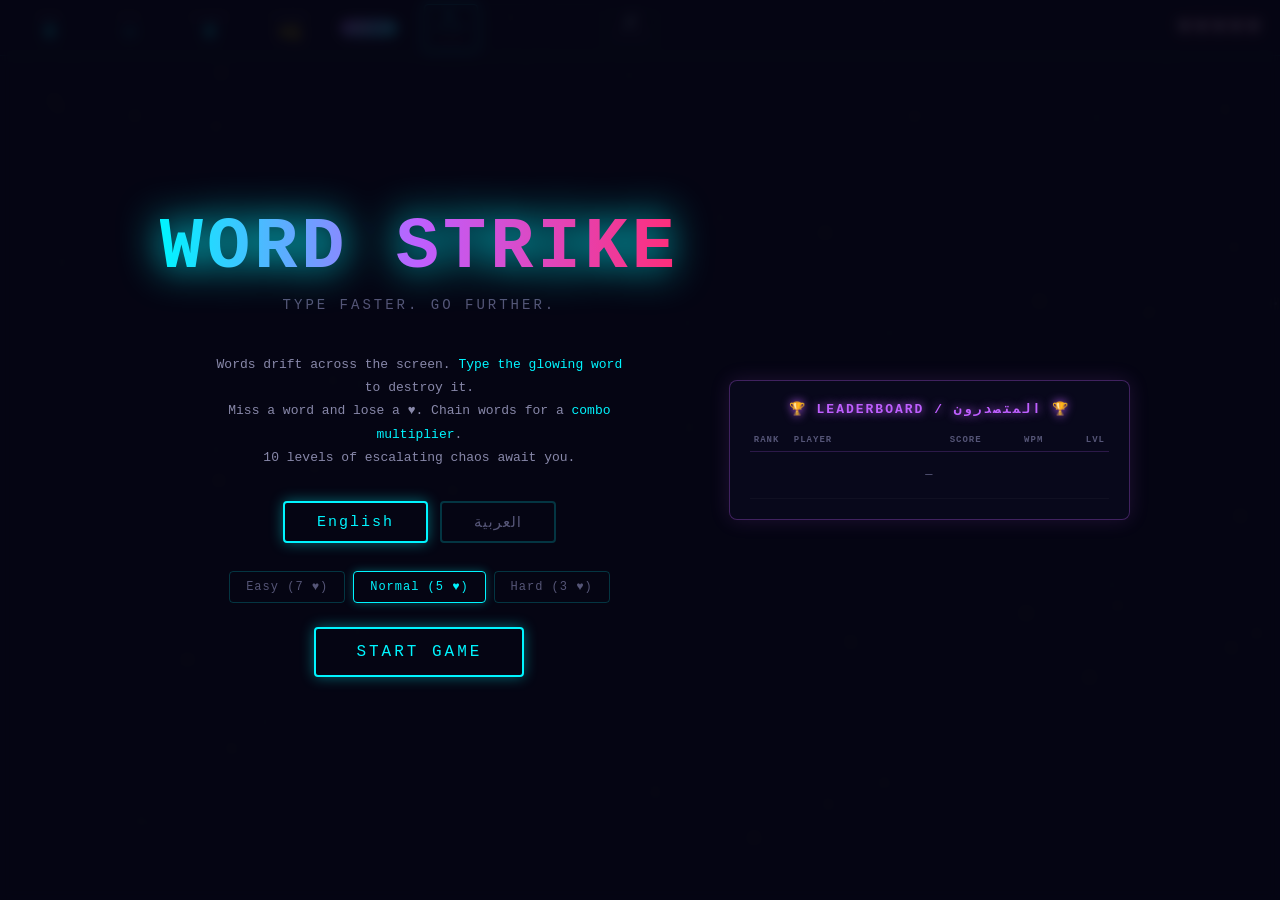
==== typing-game.html @ 7fb15fbd "feat: add power-ups, leaderboard, settings; fix tiles spawning behind keyboard - Power-up words (fre" ====
<!DOCTYPE html>
<html lang="en">
<head>
<meta charset="UTF-8">
<meta name="viewport" content="width=device-width, initial-scale=1.0">
<title>Word Strike — Type Faster</title>
<style>
  *, *::before, *::after { box-sizing: border-box; margin: 0; padding: 0; }

  :root {
    --neon-cyan: #00f5ff;
    --neon-green: #39ff14;
    --neon-pink: #ff2d78;
    --neon-yellow: #ffe600;
    --neon-purple: #bf5fff;
    --bg: #060610;
    --hud-bg: rgba(6,6,20,0.85);
    --tile-bg: rgba(10,10,40,0.92);
    --text: #e8e8ff;
    --dim: #555577;
  }

  html, body {
    width: 100%; height: 100%;
    background: var(--bg);
    color: var(--text);
    font-family: 'Courier New', Courier, monospace;
    overflow: hidden;
    user-select: none;
  }

  canvas {
    position: fixed;
    top: 0; left: 0;
    width: 100%; height: 100%;
    pointer-events: none;
    z-index: 0;
  }

  /* ── HUD ── */
  #hud {
    position: fixed;
    top: 0; left: 0; right: 0;
    height: 56px;
    background: var(--hud-bg);
    border-bottom: 1px solid rgba(0,245,255,0.2);
    display: flex;
    align-items: center;
    padding: 0 20px;
    gap: 20px;
    z-index: 10;
    backdrop-filter: blur(4px);
  }

  .stat {
    display: flex;
    flex-direction: column;
    align-items: center;
    min-width: 60px;
  }
  .stat-label {
    font-size: 9px;
    letter-spacing: 2px;
    color: var(--dim);
    text-transform: uppercase;
  }
  .stat-value {
    font-size: 18px;
    font-weight: bold;
    line-height: 1.1;
    color: var(--neon-cyan);
    text-shadow: 0 0 8px var(--neon-cyan);
  }

  #combo-display {
    font-size: 18px;
    font-weight: bold;
    color: var(--neon-yellow);
    text-shadow: 0 0 10px var(--neon-yellow);
    transition: transform 0.1s;
  }
  #combo-display.pop { transform: scale(1.4); }

  #hearts {
    display: flex;
    gap: 4px;
    margin-left: auto;
  }
  .heart {
    font-size: 22px;
    transition: all 0.3s;
    filter: drop-shadow(0 0 6px #ff2d78);
  }
  .heart.lost {
    opacity: 0.15;
    filter: none;
    transform: scale(0.8);
  }

  #level-badge {
    background: linear-gradient(135deg, var(--neon-purple), var(--neon-cyan));
    color: #fff;
    font-size: 11px;
    font-weight: bold;
    padding: 3px 10px;
    border-radius: 20px;
    letter-spacing: 1px;
  }

  /* ── GAME AREA ── */
  #game-area {
    position: fixed;
    top: 56px; left: 0; right: 0; bottom: 0;
    z-index: 5;
    pointer-events: none;
  }

  /* ── WORD TILES ── */
  .word-tile {
    position: absolute;
    background: var(--tile-bg);
    border: 1px solid rgba(0,245,255,0.25);
    border-radius: 8px;
    padding: 8px 14px;
    font-size: 20px;
    font-weight: bold;
    letter-spacing: 2px;
    white-space: nowrap;
    pointer-events: none;
    transition: border-color 0.15s, box-shadow 0.15s;
    backdrop-filter: blur(2px);
    contain: layout style paint;
  }
  .word-tile.active {
    border-color: var(--neon-cyan);
    box-shadow: 0 0 14px rgba(0,245,255,0.5), inset 0 0 8px rgba(0,245,255,0.08);
  }
  .word-tile.wrong-flash {
    border-color: var(--neon-pink);
    box-shadow: 0 0 18px rgba(255,45,120,0.7);
  }

  .char { color: var(--dim); }
  .char.typed { color: var(--neon-green); text-shadow: 0 0 6px var(--neon-green); }
  .char.error { color: var(--neon-pink); text-shadow: 0 0 6px var(--neon-pink); }

  /* ── OVERLAYS ── */
  #overlay {
    position: fixed;
    inset: 0;
    background: rgba(6,6,20,0.88);
    display: flex;
    flex-direction: column;
    align-items: center;
    justify-content: center;
    z-index: 20;
    backdrop-filter: blur(6px);
  }
  #overlay.hidden { display: none; }

  .overlay-title {
    font-size: clamp(36px, 6vw, 72px);
    font-weight: bold;
    letter-spacing: 4px;
    text-transform: uppercase;
    background: linear-gradient(90deg, var(--neon-cyan), var(--neon-purple), var(--neon-pink));
    -webkit-background-clip: text;
    -webkit-text-fill-color: transparent;
    background-clip: text;
    text-shadow: none;
    filter: drop-shadow(0 0 20px var(--neon-cyan));
    margin-bottom: 8px;
  }

  .overlay-sub {
    font-size: 14px;
    letter-spacing: 3px;
    color: var(--dim);
    margin-bottom: 40px;
    text-transform: uppercase;
  }

  .big-btn {
    background: transparent;
    border: 2px solid var(--neon-cyan);
    color: var(--neon-cyan);
    font-family: inherit;
    font-size: 16px;
    letter-spacing: 3px;
    padding: 14px 40px;
    border-radius: 4px;
    cursor: pointer;
    text-transform: uppercase;
    box-shadow: 0 0 14px rgba(0,245,255,0.4);
    transition: all 0.2s;
    pointer-events: all;
  }
  .big-btn:hover {
    background: rgba(0,245,255,0.1);
    box-shadow: 0 0 28px rgba(0,245,255,0.7);
    transform: scale(1.04);
  }

  .stat-grid {
    display: grid;
    grid-template-columns: 1fr 1fr;
    gap: 16px 32px;
    margin: 24px 0 32px;
    text-align: center;
  }
  .sg-label { font-size: 10px; letter-spacing: 2px; color: var(--dim); text-transform: uppercase; }
  .sg-val { font-size: 28px; font-weight: bold; color: var(--neon-cyan); text-shadow: 0 0 10px var(--neon-cyan); }

  /* ── LEADERBOARD & RECORD FORM ── */
  #overlay-wrapper {
    display: flex;
    gap: 40px;
    align-items: center;
    justify-content: center;
    max-width: 1000px;
    width: 95%;
    padding: 10px;
  }
  #main-overlay-panel {
    display: flex;
    flex-direction: column;
    align-items: center;
    flex: 1.2;
    width: 100%;
  }
  #leaderboard-container {
    flex: 0.8;
    max-width: 420px;
    width: 100%;
    background: rgba(10,10,30,0.85);
    border: 1px solid rgba(191,95,255,0.3);
    border-radius: 8px;
    padding: 20px;
    box-shadow: 0 0 20px rgba(191,95,255,0.15);
    backdrop-filter: blur(4px);
  }
  .leaderboard-title {
    font-size: 13px;
    font-weight: bold;
    color: var(--neon-purple);
    text-shadow: 0 0 10px var(--neon-purple);
    text-align: center;
    letter-spacing: 2px;
    margin-bottom: 12px;
    text-transform: uppercase;
  }
  .leaderboard-table {
    width: 100%;
    border-collapse: collapse;
    font-size: 12px;
    letter-spacing: 1px;
  }
  .leaderboard-table th {
    color: var(--dim);
    text-transform: uppercase;
    font-size: 9px;
    padding: 6px 4px;
    border-bottom: 1px solid rgba(191,95,255,0.2);
    text-align: left;
  }
  .leaderboard-table td {
    padding: 8px 4px;
    border-bottom: 1px solid rgba(255,255,255,0.03);
    color: var(--text);
  }
  .leaderboard-row.highlight {
    background: rgba(0, 245, 255, 0.08);
  }
  .leaderboard-row.highlight td {
    color: var(--neon-cyan);
    text-shadow: 0 0 6px var(--neon-cyan);
  }
  .leaderboard-table tr:nth-child(even) {
    background: rgba(255,255,255,0.01);
  }
  .leaderboard-rank { font-weight: bold; color: var(--neon-yellow); text-shadow: 0 0 4px var(--neon-yellow); width: 30px; }
  .leaderboard-name { font-weight: bold; }
  .leaderboard-score { text-align: right; font-weight: bold; color: var(--neon-green); }
  .leaderboard-wpm { text-align: right; color: var(--neon-cyan); }
  .leaderboard-lvl { text-align: right; color: var(--neon-purple); }

  #record-form {
    display: flex;
    flex-direction: column;
    align-items: center;
    background: rgba(10,10,30,0.95);
    border: 2px solid var(--neon-yellow);
    box-shadow: 0 0 25px rgba(255, 230, 0, 0.4);
    border-radius: 8px;
    padding: 20px;
    margin: 16px 0;
    max-width: 420px;
    width: 100%;
    animation: borderPulse 2s infinite alternate;
  }
  #record-form.hidden { display: none; }
  @keyframes borderPulse {
    0% { border-color: rgba(255, 230, 0, 0.4); box-shadow: 0 0 15px rgba(255, 230, 0, 0.2); }
    100% { border-color: var(--neon-yellow); box-shadow: 0 0 30px rgba(255, 230, 0, 0.6); }
  }
  .record-title {
    font-size: 16px;
    font-weight: bold;
    color: var(--neon-yellow);
    text-shadow: 0 0 10px var(--neon-yellow);
    margin-bottom: 6px;
    text-align: center;
    letter-spacing: 1px;
  }
  .record-sub {
    font-size: 12px;
    color: var(--text);
    margin-bottom: 12px;
    text-align: center;
  }
  #player-name-input {
    background: #060610;
    border: 1px solid var(--neon-cyan);
    color: var(--neon-cyan);
    font-family: inherit;
    font-size: 16px;
    letter-spacing: 2px;
    padding: 8px 12px;
    border-radius: 4px;
    outline: none;
    text-transform: uppercase;
    text-align: center;
    width: 150px;
    box-shadow: 0 0 10px rgba(0, 245, 255, 0.15);
  }
  #player-name-input:focus {
    box-shadow: 0 0 20px rgba(0, 245, 255, 0.5);
    border-color: var(--neon-green);
    color: var(--neon-green);
  }

  @media (max-width: 850px) {
    #overlay-wrapper {
      flex-direction: column;
      gap: 20px;
      overflow-y: auto;
      max-height: 95vh;
    }
    #leaderboard-container {
      max-width: 1000px;
    }
  }

  /* level-up splash */
  #level-splash {
    position: fixed;
    top: 50%;
    left: 50%;
    transform: translate(-50%, -50%) scale(0);
    background: rgba(6,6,20,0.92);
    border: 2px solid var(--neon-purple);
    box-shadow: 0 0 40px rgba(191,95,255,0.6);
    border-radius: 12px;
    padding: 24px 48px;
    z-index: 25;
    text-align: center;
    transition: transform 0.25s cubic-bezier(0.34,1.56,0.64,1), opacity 0.25s;
    opacity: 0;
    pointer-events: none;
  }
  #level-splash.show {
    transform: translate(-50%, -50%) scale(1);
    opacity: 1;
  }
  #level-splash h2 {
    font-size: 32px;
    letter-spacing: 4px;
    color: var(--neon-purple);
    text-shadow: 0 0 16px var(--neon-purple);
    text-transform: uppercase;
  }
  #level-splash p { color: var(--dim); margin-top: 6px; letter-spacing: 2px; font-size: 13px; }

  /* instructions on start screen */
  .instructions {
    max-width: 420px;
    text-align: center;
    margin-bottom: 32px;
    line-height: 1.8;
    color: #8888aa;
    font-size: 13px;
  }
  .instructions span { color: var(--neon-cyan); }

  #high-score-line {
    margin-top: 16px;
    font-size: 12px;
    color: var(--dim);
    letter-spacing: 2px;
  }

  /* ── MENU CONTROLS ── */
  #menu-controls {
    display: flex;
    gap: 6px;
    align-items: center;
    margin: 0 6px;
  }

  .menu-btn {
    display: flex;
    flex-direction: column;
    align-items: center;
    background: transparent;
    border: 1px solid rgba(0,245,255,0.18);
    color: var(--dim);
    font-family: inherit;
    font-size: 9px;
    letter-spacing: 1px;
    padding: 4px 10px;
    border-radius: 4px;
    cursor: pointer;
    transition: all 0.15s;
    min-width: 52px;
    text-transform: uppercase;
    line-height: 1.3;
    gap: 1px;
  }
  .menu-btn .menu-icon { font-size: 13px; line-height: 1; }
  .menu-btn .menu-key {
    font-size: 8px;
    color: rgba(85,85,119,0.6);
    letter-spacing: 0;
  }
  .menu-btn:not(:disabled):hover {
    border-color: var(--neon-cyan);
    color: var(--neon-cyan);
    box-shadow: 0 0 10px rgba(0,245,255,0.35);
  }
  .menu-btn.is-active {
    border-color: var(--neon-cyan);
    color: var(--neon-cyan);
    box-shadow: 0 0 10px rgba(0,245,255,0.4);
  }
  .menu-btn.is-danger:not(:disabled):hover {
    border-color: var(--neon-pink);
    color: var(--neon-pink);
    box-shadow: 0 0 10px rgba(255,45,120,0.35);
  }
  .menu-btn:disabled {
    opacity: 0.22;
    cursor: not-allowed;
  }

  /* ── PAUSE OVERLAY ── */
  #pause-overlay {
    position: fixed;
    inset: 0;
    background: rgba(6,6,16,0.65);
    display: flex;
    align-items: center;
    justify-content: center;
    z-index: 15;
    backdrop-filter: blur(3px);
  }
  #pause-overlay.hidden { display: none; }

  #pause-card {
    background: rgba(8,8,32,0.97);
    border: 2px solid var(--neon-cyan);
    box-shadow: 0 0 40px rgba(0,245,255,0.25);
    border-radius: 12px;
    padding: 32px 56px;
    text-align: center;
  }
  #pause-card h2 {
    font-size: 40px;
    letter-spacing: 8px;
    color: var(--neon-cyan);
    text-shadow: 0 0 20px var(--neon-cyan);
    text-transform: uppercase;
    margin-bottom: 8px;
  }
  #pause-card p {
    color: var(--dim);
    letter-spacing: 2px;
    font-size: 12px;
    margin-bottom: 28px;
  }
  .pause-actions { display: flex; gap: 14px; justify-content: center; }
  .big-btn.pink {
    border-color: var(--neon-pink);
    color: var(--neon-pink);
    box-shadow: 0 0 14px rgba(255,45,120,0.35);
  }
  .big-btn.pink:hover {
    background: rgba(255,45,120,0.1);
    box-shadow: 0 0 28px rgba(255,45,120,0.7);
  }

  /* shake */
  @keyframes shake {
    0%,100% { transform: translate(0); }
    20% { transform: translate(-6px, 2px); }
    40% { transform: translate(6px, -2px); }
    60% { transform: translate(-4px, 4px); }
    80% { transform: translate(4px, -2px); }
  }
  body.shake { animation: shake 0.35s ease; }

  /* ── POWER-UPS SPECIAL TILES ── */
  .word-tile.tile-freeze {
    border-color: #00f5ff;
    box-shadow: 0 0 16px #00f5ff, inset 0 0 10px rgba(0, 245, 255, 0.2);
    color: #e6f9ff;
  }
  .word-tile.tile-bomb {
    border-color: var(--neon-purple);
    box-shadow: 0 0 16px var(--neon-purple), inset 0 0 10px rgba(191,95,255, 0.2);
    color: #ffe6ff;
  }
  .word-tile.tile-shield {
    border-color: var(--neon-yellow);
    box-shadow: 0 0 16px var(--neon-yellow), inset 0 0 10px rgba(255, 230, 0, 0.2);
    color: #fff9e6;
  }
  #game-area.frost-active {
    box-shadow: inset 0 0 80px rgba(0, 245, 255, 0.25);
    transition: box-shadow 0.4s;
  }
  .powerup-icon {
    font-size: 14px;
    margin-right: 3px;
    filter: drop-shadow(0 0 6px rgba(0, 245, 255, 0.6));
  }
  #start-btn.hidden { display: none; }

  /* ── MOBILE INPUT (hidden; keeps focus to show virtual keyboard) ── */
  #mobile-input {
    position: fixed;
    top: 0;
    left: 0;
    width: 1px;
    height: 1px;
    opacity: 0;
    z-index: 1;
    font-size: 16px; /* prevents iOS auto-zoom on focus */
    border: none;
    background: transparent;
    color: transparent;
    outline: none;
    caret-color: transparent;
    user-select: text;
    -webkit-user-select: text;
  }

  /* ── TAP TO TYPE HINT ── */
  #tap-hint {
    position: fixed;
    bottom: 20px;
    left: 50%;
    transform: translateX(-50%);
    font-size: 11px;
    letter-spacing: 2px;
    color: rgba(0,245,255,0.7);
    text-transform: uppercase;
    z-index: 6;
    display: none;
    pointer-events: auto;
    cursor: pointer;
    padding: 10px 22px;
    border: 1px solid rgba(0,245,255,0.3);
    border-radius: 20px;
    background: rgba(6,6,20,0.88);
    white-space: nowrap;
    animation: tapPulse 2s ease-in-out infinite;
    touch-action: manipulation;
    font-family: inherit;
  }
  @keyframes tapPulse {
    0%, 100% { opacity: 0.5; }
    50% { opacity: 1; }
  }

  /* remove 300ms tap delay on all interactive elements */
  .big-btn, .menu-btn { touch-action: manipulation; }

  #hearts { flex-shrink: 0; }
  #level-badge { white-space: nowrap; flex-shrink: 0; }

  /* ── RESPONSIVE — compact HUD for phones ── */
  @media (max-width: 520px) {
    #hud {
      height: 44px;
      padding: 0 10px;
      gap: 6px;
    }
    #game-area { top: 44px; }

    .stat { min-width: 36px; }
    .stat-label { display: none; }
    .stat-value { font-size: 13px; }

    /* hide Accuracy and Combo to make room */
    #stat-acc, #stat-combo { display: none; }

    #level-badge { font-size: 9px; padding: 2px 7px; }

    #menu-controls { gap: 3px; margin: 0 2px; }
    .menu-btn { min-width: 30px; padding: 5px 7px; }
    .menu-btn .menu-icon { font-size: 15px; }
    .menu-btn .menu-label { display: none; }
    .menu-btn .menu-key  { display: none; }

    .heart { font-size: 15px; }
    #hearts { gap: 2px; }

    .word-tile {
      font-size: 16px;
      padding: 6px 10px;
      letter-spacing: 1px;
      border-radius: 6px;
    }

    #pause-card {
      padding: 24px 28px;
      margin: 0 16px;
      width: calc(100% - 32px);
    }
    #pause-card h2 { font-size: 28px; letter-spacing: 4px; }
    .pause-actions { flex-direction: column; gap: 10px; align-items: center; }

    #level-splash { padding: 18px 28px; }
    #level-splash h2 { font-size: 24px; letter-spacing: 3px; }

    .instructions { font-size: 12px; max-width: 90%; margin-bottom: 16px; }
    .overlay-sub { margin-bottom: 16px; font-size: 12px; }
    .big-btn { padding: 12px 30px; font-size: 14px; }
    #lang-selector { gap: 8px; margin-bottom: 20px; }
    .lang-btn { padding: 8px 20px; font-size: 13px; }
  }

  /* ── ARABIC WORD TILES ── */
  .word-tile.arabic {
    direction: rtl;
    letter-spacing: 0;
    font-family: system-ui, -apple-system, 'Segoe UI', Tahoma, Arial, sans-serif;
  }

  /* ── LANGUAGE SELECTOR (start / game-over overlay) ── */
  #lang-selector {
    display: flex;
    gap: 12px;
    margin-bottom: 28px;
  }
  .lang-btn {
    background: transparent;
    border: 2px solid rgba(0,245,255,0.2);
    color: var(--dim);
    font-family: inherit;
    font-size: 15px;
    letter-spacing: 2px;
    padding: 10px 32px;
    border-radius: 4px;
    cursor: pointer;
    transition: all 0.2s;
    touch-action: manipulation;
  }
  .lang-btn[data-lang="ar"] {
    font-family: system-ui, -apple-system, 'Segoe UI', Tahoma, Arial, sans-serif;
    letter-spacing: 1px;
  }
  .lang-btn.active {
    border-color: var(--neon-cyan);
    color: var(--neon-cyan);
    box-shadow: 0 0 14px rgba(0,245,255,0.4);
  }
  .lang-btn:not(.active):hover {
    border-color: rgba(0,245,255,0.4);
    color: var(--text);
  }

  .diff-selector {
    display: flex;
    gap: 8px;
    margin-bottom: 24px;
  }
  .diff-btn {
    background: transparent;
    border: 1px solid rgba(0,245,255,0.2);
    color: var(--dim);
    font-family: inherit;
    font-size: 12px;
    letter-spacing: 1px;
    padding: 8px 16px;
    border-radius: 4px;
    cursor: pointer;
    transition: all 0.2s;
    touch-action: manipulation;
  }
  .diff-btn.active {
    border-color: var(--neon-cyan);
    color: var(--neon-cyan);
    box-shadow: 0 0 10px rgba(0,245,255,0.3);
  }

  /* ── OVERLAY RTL (Arabic mode) ── */
  #overlay.rtl {
    direction: rtl;
  }
  #overlay.rtl .instructions {
    font-family: system-ui, -apple-system, 'Segoe UI', Tahoma, Arial, sans-serif;
    line-height: 2;
  }

  /* ── ON-SCREEN KEYBOARD (desktop only, shown during gameplay) ── */
  #keyboard-panel {
    position: fixed;
    bottom: 0; left: 0; right: 0;
    height: 160px;
    background: rgba(6,6,20,0.94);
    border-top: 1px solid rgba(0,245,255,0.12);
    display: none;
    flex-direction: column;
    align-items: center;
    justify-content: center;
    gap: 4px;
    padding: 8px 0 10px;
    z-index: 8;
    backdrop-filter: blur(4px);
  }

  body.kbd-visible #keyboard-panel { display: flex; }
  body.kbd-visible #game-area      { bottom: 160px; }

  @media (max-width: 520px) {
    #keyboard-panel { display: none !important; }
    body.kbd-visible #game-area { bottom: 0; }
  }

  .kb-row {
    display: flex;
    gap: 3px;
  }

  .kb-key {
    display: flex;
    align-items: center;
    justify-content: center;
    min-width: 32px;
    height: 30px;
    padding: 0 5px;
    background: rgba(255,255,255,0.03);
    border: 1px solid rgba(255,255,255,0.07);
    border-radius: 4px;
    font-family: 'Courier New', Courier, monospace;
    font-size: 12px;
    color: var(--dim);
    transition: border-color 0.08s, color 0.08s, box-shadow 0.08s, transform 0.08s;
    user-select: none;
  }

  /* each finger group gets its own neon color via --kc */
  .kb-key[data-finger="pinky"]  { --kc: var(--neon-pink);   }
  .kb-key[data-finger="ring"]   { --kc: var(--neon-purple); }
  .kb-key[data-finger="middle"] { --kc: var(--neon-cyan);   }
  .kb-key[data-finger="index"]  { --kc: var(--neon-green);  }

  .kb-key.lit {
    border-color: var(--kc);
    color: var(--kc);
    box-shadow: 0 0 12px var(--kc);
    transform: scale(1.12);
    background: rgba(0,0,0,0.15);
  }

  /* Arabic keyboard font */
  #keyboard-panel.arabic .kb-key {
    font-family: system-ui, -apple-system, 'Segoe UI', Tahoma, Arial, sans-serif;
    font-size: 13px;
  }

  /* ── SVG HAND VISUALIZATION ── */
  #hand-svg {
    position: absolute;
    inset: 0;
    width: 100%;
    height: 100%;
    pointer-events: none;
    z-index: 7;
  }

  @media (max-width: 520px) {
    #hand-svg { display: none; }
  }

  .hand { }
  .finger { }

  .finger-outline {
    stroke: rgba(0,245,255,0.4);
    stroke-width: 1.5;
    stroke-linecap: round;
    stroke-linejoin: round;
    fill: none;
    opacity: 0.6;
    transition: stroke 0.08s, fill 0.08s, opacity 0.08s, filter 0.08s;
  }

  /* Color mapping by finger */
  .finger[data-finger="pinky"] { --kc: var(--neon-pink); }
  .finger[data-finger="ring"] { --kc: var(--neon-purple); }
  .finger[data-finger="middle"] { --kc: var(--neon-cyan); }
  .finger[data-finger="index"] { --kc: var(--neon-green); }
  .finger[data-finger="thumb"] { --kc: var(--neon-cyan); }

  .finger.active .finger-outline {
    stroke: var(--kc);
    stroke-width: 2;
    fill: var(--kc);
    opacity: 0.3;
    filter: drop-shadow(0 0 8px var(--kc));
  }

  .palm-outline {
    stroke: rgba(0,245,255,0.35);
    stroke-width: 1.5;
    fill: rgba(0,245,255,0.04);
  }
</style>
</head>
<body>

<canvas id="bg-canvas"></canvas>
<canvas id="fx-canvas"></canvas>

<!-- Hidden input to trigger mobile virtual keyboard -->
<input id="mobile-input" type="text"
  autocomplete="off" autocorrect="off" autocapitalize="off"
  spellcheck="false" inputmode="text">

<div id="hud">
  <div class="stat" id="stat-wpm">
    <span class="stat-label">WPM</span>
    <span class="stat-value" id="wpm-val">0</span>
  </div>
  <div class="stat" id="stat-acc">
    <span class="stat-label">Acc</span>
    <span class="stat-value" id="acc-val">—</span>
  </div>
  <div class="stat" id="stat-score">
    <span class="stat-label">Score</span>
    <span class="stat-value" id="score-val">0</span>
  </div>
  <div class="stat" id="stat-combo">
    <span class="stat-label">Combo</span>
    <span id="combo-display">×1</span>
  </div>
  <div id="level-badge">LVL 1</div>

  <div id="menu-controls">
    <button class="menu-btn is-active" id="btn-start">
      <span class="menu-icon">▶</span>
      <span class="menu-label">Start</span>
      <span class="menu-key">Enter</span>
    </button>
    <button class="menu-btn" id="btn-stop" disabled>
      <span class="menu-icon">⏸</span>
      <span class="menu-label">Pause</span>
      <span class="menu-key">Esc</span>
    </button>
    <button class="menu-btn is-danger" id="btn-reset" disabled>
      <span class="menu-icon">↺</span>
      <span class="menu-label">Reset</span>
      <span class="menu-key">R</span>
    </button>
    <button class="menu-btn" id="btn-mute" title="Mute / Unmute">
      <span class="menu-icon">🔊</span>
      <span class="menu-label">Sound</span>
    </button>
  </div>

  <div id="hearts" style="margin-left:auto">
    <span class="heart">♥</span>
    <span class="heart">♥</span>
    <span class="heart">♥</span>
    <span class="heart">♥</span>
    <span class="heart">♥</span>
  </div>
</div>

<div id="game-area"></div>

<div id="pause-overlay" class="hidden">
  <div id="pause-card">
    <h2>Paused</h2>
    <p>Words are frozen — pick up where you left off</p>
    <div class="pause-actions">
      <button class="big-btn" id="resume-btn">▶ Resume <small style="opacity:.6">[Enter]</small></button>
      <button class="big-btn pink" id="reset-from-pause-btn">↺ Reset <small style="opacity:.6">[R]</small></button>
    </div>
  </div>
</div>

<div id="level-splash">
  <h2 id="splash-title">Level Up!</h2>
  <p id="splash-sub">Level 2 — Speed increases</p>
</div>

<div id="overlay">
  <div id="overlay-wrapper">
    <div id="main-overlay-panel">
      <div class="overlay-title">Word Strike</div>
      <div class="overlay-sub">Type Faster. Go Further.</div>
      <div class="instructions">
        Words drift across the screen. <span>Type the glowing word</span> to destroy it.<br>
        Miss a word and lose a ♥. Chain words for a <span>combo multiplier</span>.<br>
        10 levels of escalating chaos await you.
      </div>
      <div id="lang-selector">
        <button class="lang-btn active" data-lang="en">English</button>
        <button class="lang-btn" data-lang="ar">العربية</button>
      </div>
      <div class="diff-selector" id="diff-selector">
        <button class="diff-btn" data-hp="7">Easy (7 ♥)</button>
        <button class="diff-btn active" data-hp="5">Normal (5 ♥)</button>
        <button class="diff-btn" data-hp="3">Hard (3 ♥)</button>
      </div>

      <!-- Neon Record Submission Form -->
      <div id="record-form" class="hidden">
        <div class="record-title">🎉 NEW HIGH SCORE! 🎉</div>
        <div class="record-sub">Enter name to join Leaderboard / أدخل اسمك:</div>
        <div style="display:flex; gap:10px; justify-content:center; align-items:center;">
          <input type="text" id="player-name-input" maxlength="8" placeholder="PLAYER">
          <button class="big-btn" id="submit-record-btn" style="padding: 10px 20px; font-size: 14px;">Save</button>
        </div>
      </div>

      <button class="big-btn" id="start-btn">Start Game</button>
      <div id="high-score-line"></div>
    </div>

    <!-- Leaderboard Sidebar -->
    <div id="leaderboard-container">
      <div class="leaderboard-title">🏆 LEADERBOARD / المتصدرون 🏆</div>
      <table class="leaderboard-table">
        <thead>
          <tr>
            <th style="width: 40px;">Rank</th>
            <th>Player</th>
            <th style="text-align: right;">Score</th>
            <th style="text-align: right;">WPM</th>
            <th style="text-align: right;">Lvl</th>
          </tr>
        </thead>
        <tbody id="leaderboard-body">
          <!-- Populated dynamically -->
        </tbody>
      </table>
    </div>
  </div>
</div>

<div id="tap-hint">⌨ Tap to type</div>

<!-- On-screen keyboard: desktop only, visible during active gameplay -->
<div id="keyboard-panel">
  <svg id="hand-svg" viewBox="0 0 1200 200" xmlns="http://www.w3.org/2000/svg" style="height: 140px;">
    <defs>
      <filter id="finger-glow">
        <feGaussianBlur stdDeviation="2" result="coloredBlur"/>
        <feMerge>
          <feMergeNode in="coloredBlur"/>
          <feMergeNode in="SourceGraphic"/>
        </feMerge>
      </filter>
    </defs>

    <!-- Left hand: pinky (outside) → ring → middle → index (inside), thumb tucked inward near center -->
    <g class="hand" data-hand="left">
      <!-- Palm -->
      <rect x="95" y="138" width="310" height="55" rx="28" class="palm-outline"/>
      <!-- Left Pinky -->
      <g class="finger" data-finger="pinky">
        <path class="finger-outline" d="M116 145 L120 105 A10 10 0 0 1 140 105 L144 145 Z"/>
      </g>
      <!-- Left Ring -->
      <g class="finger" data-finger="ring">
        <path class="finger-outline" d="M175 145 L179 76 A11 11 0 0 1 201 76 L205 145 Z"/>
      </g>
      <!-- Left Middle -->
      <g class="finger" data-finger="middle">
        <path class="finger-outline" d="M234 145 L238 62 A12 12 0 0 1 262 62 L266 145 Z"/>
      </g>
      <!-- Left Index -->
      <g class="finger" data-finger="index">
        <path class="finger-outline" d="M295 145 L299 79 A11 11 0 0 1 321 79 L325 145 Z"/>
      </g>
      <!-- Left Thumb (innermost, angled toward spacebar) -->
      <g class="finger" data-finger="thumb">
        <path class="finger-outline" d="M364 185 L368 152 A12 12 0 0 1 392 152 L396 185 Z" transform="rotate(-25 380 185)"/>
      </g>
    </g>

    <!-- Right hand (mirrored): index (inside) → middle → ring → pinky (outside), thumb tucked inward near center -->
    <g class="hand" data-hand="right">
      <!-- Palm -->
      <rect x="795" y="138" width="310" height="55" rx="28" class="palm-outline"/>
      <!-- Right Index -->
      <g class="finger" data-finger="index">
        <path class="finger-outline" d="M875 145 L879 79 A11 11 0 0 1 901 79 L905 145 Z"/>
      </g>
      <!-- Right Middle -->
      <g class="finger" data-finger="middle">
        <path class="finger-outline" d="M934 145 L938 62 A12 12 0 0 1 962 62 L966 145 Z"/>
      </g>
      <!-- Right Ring -->
      <g class="finger" data-finger="ring">
        <path class="finger-outline" d="M995 145 L999 76 A11 11 0 0 1 1021 76 L1025 145 Z"/>
      </g>
      <!-- Right Pinky -->
      <g class="finger" data-finger="pinky">
        <path class="finger-outline" d="M1056 145 L1060 105 A10 10 0 0 1 1080 105 L1084 145 Z"/>
      </g>
      <!-- Right Thumb (innermost, angled toward spacebar) -->
      <g class="finger" data-finger="thumb">
        <path class="finger-outline" d="M804 185 L808 152 A12 12 0 0 1 832 152 L836 185 Z" transform="rotate(25 820 185)"/>
      </g>
    </g>
  </svg>
</div>

<script>
// ═══════════════════════════════════════════════════
//  WORD LISTS  (5 tiers by difficulty)
// ═══════════════════════════════════════════════════
const WORDS = {
  1: ['at','be','do','go','he','hi','if','in','is','it','me','my','no','of','oh','ok','on','or','so','to','up','us','we'],
  2: ['able','also','back','ball','bank','base','bold','book','burn','busy','calm','care','case','city','code','come','cool','dark','data','days','deal','done','door','drop','each','easy','edge','else','even','ever','fact','fall','fast','feel','file','find','fire','five','flow','form','free','from','full','game','give','good','grow','half','hand','hard','have','here','high','hold','home','hope','hour','idea','into','just','keep','kind','know','land','last','late','left','less','life','like','line','list','live','long','look','love','made','main','make','many','mark','mass','mean','meet','mind','miss','mode','more','most','move','much','must','name','need','next','nice','node','note','null','only','open','over','page','pair','part','pass','past','path','pick','plan','play','plus','port','post','pull','push','read','real','rest','rich','risk','road','role','room','rule','rush','safe','same','save','send','show','side','size','slow','some','sort','stay','step','stop','such','sure','sync','take','talk','task','tell','term','test','text','than','that','then','they','time','tool','tree','true','tune','turn','type','unit','used','user','vary','very','view','wait','want','warn','well','went','when','will','with','word','work','wrap','year','zero','zone'],
  3: ['access','active','actual','always','assert','attach','backup','battle','border','bridge','broken','buffer','bundle','button','cached','called','cancel','change','charge','choose','circle','client','colour','coming','config','corner','create','cursor','custom','danger','define','delete','deploy','detail','detect','direct','driven','effect','enable','encode','energy','engine','escape','export','extend','filter','finger','folder','follow','format','frozen','future','global','growth','handle','happen','header','height','hidden','higher','import','indeed','inject','inputs','insert','inside','intent','launch','layers','layout','leader','length','listen','locate','logger','looked','master','matter','mobile','modern','module','motion','native','needed','nested','normal','notice','number','object','offset','online','option','output','parent','parser','passed','paused','period','phrase','player','portal','prefix','prompt','proven','pushed','random','ranges','reader','recent','record','reduce','render','repeat','replay','report','return','review','rocket','rotate','routes','runner','sample','screen','script','search','select','series','server','signal','simple','skills','sorted','source','spaces','stable','static','status','stream','string','struct','switch','symbol','syntax','system','target','theory','thread','toggle','travel','tunnel','update','upload','useful','values','visual','weekly','widget','window','worker','writer','yields'],
  4: ['absolute','abstract','accuracy','activate','baseline','blocking','callback','capacity','category','centered','changing','children','circular','clearing','clearing','compiled','complete','computed','constant','contains','contents','contract','controls','coverage','database','datetime','declares','defaults','deletion','describe','detected','diffusion','directed','disabled','dispatch','distinct','document','download','duration','elements','embedded','endpoint','enforced','evaluate','exceeding','excluded','exporter','extended','external','feedback','filename','filtered','finished','floating','frontend','function','generate','globally','gradient','handlers','hostname','includes','indexing','internal','interval','iterator','language','launcher','listener','location','manifest','manually','mappings','matching','maximize','measured','messages','metadata','minimize','modifier','multiple','mutation','negative','numbered','observer','optional','ordering','override','packages','parallel','payloads','pipeline','platform','position','priority','property','provides','readable','recursor','redirect','register','released','renderer','required','resolver','response','reversed','rollback','rotation','runtime','scanning','schedule','selected','sequence','settings','shortcut','snapshot','solution','specific','standard','strategy','template','terminal','thousand','throttle','timezone','tracking','training','transfer','traverse','triggers','validate','variable','velocity','versions','viewport','whatever','wireless','wrapping'],
  5: ['algorithmic','application','architecture','asynchronous','automatically','backgroundColor','borderRadius','calculateHash','capabilities','comprehensive','configurable','continuously','controversial','customization','decomposition','dependencies','determination','disadvantages','documentation','effectiveness','environments','experimental','extraordinary','implementation','independently','initialization','interpolation','localStorage','nevertheless','notification','optimizations','parallelizing','performanceNow','preprocessors','prioritization','progressively','reconciliation','redistribution','refactorings','relationships','rerenderings','serialization','specification','straightforward','subscriptions','synchronously','systematically','transformation','triggerUpdate','visualization','webComponents']
};

// flatten all tiers for random access
const ALL_WORDS_BY_TIER = [null, ...Object.values(WORDS)];

// ═══════════════════════════════════════════════════
//  ARABIC WORD LISTS  (5 tiers by length/difficulty)
// ═══════════════════════════════════════════════════
const WORDS_AR = {
  1: ['في','من','هو','هي','لا','ما','أو','قد','مع','عن','كم','هم','أي','لي','له','لك','حب','دم','يد','أم','أب','كل','على','إلى','أنا','نعم','أنت','هذا','هنا','كان','قال','رأى','جاء','ذهب','قبل','بعد','فوق','تحت','أحد','شمس','قمر','أرض','ماء','نار','بحر','عين','وجه','يوم','ليل','وطن','صحة','أمل','حلم','أمن','علم','فكر','قوة','حكم'],
  2: ['كتاب','شكرا','أهلا','بلاد','جبال','نجوم','عيون','قلوب','بيوت','كلام','مكان','زمان','رجال','نساء','أيام','شهور','سنين','كلمة','جملة','أسرة','دولة','قرية','طريق','قطار','مطعم','فندق','متحف','نهار','شباب','سماء','إنسان','حيوان','حكاية','رياضة','طبيعة','مدينة','سيارة','طائرة','سفينة','حافلة','مكتبة','جامعة','مدرسة','أفكار','أحلام','أصوات','أرواح'],
  3: ['مستقبل','مستشفى','موسيقى','اقتصاد','اجتماع','برلمان','اختراع','انتخاب','احتفال','اعتراف','اهتمام','اختصاص','ابتكار','استقلال','استخدام','جغرافيا','رياضيات','استقبال','جمهورية','استثمار','استعداد','اقتصادي','اجتماعي'],
  4: ['تكنولوجيا','ديمقراطية','مسؤوليات','مستخدمين','احتياجات','اكتشافات','اختبارات','ابتكارات','بيولوجيا','جيولوجيا','سيكولوجيا','اختصاصات'],
  5: ['استراتيجية','إلكترونيات','بيروقراطية','إمبراطورية','ديموغرافية','استراتيجيات','تكنولوجيات','فيزيولوجيا','أنثروبولوجيا'],
};
const ALL_WORDS_AR_BY_TIER = [null, ...Object.values(WORDS_AR)];

// ═══════════════════════════════════════════════════
//  ON-SCREEN KEYBOARD LAYOUT  (Arabic 101 + QWERTY)
// ═══════════════════════════════════════════════════
// k = character stored in data-key (matched against next expected char)
// f = finger: pinky | ring | middle | index
const KB_LAYOUT = {
  en: [
    // row 0: numbers
    [{k:'`',f:'pinky'},{k:'1',f:'pinky'},{k:'2',f:'ring'},{k:'3',f:'middle'},{k:'4',f:'index'},{k:'5',f:'index'},{k:'6',f:'index'},{k:'7',f:'index'},{k:'8',f:'middle'},{k:'9',f:'ring'},{k:'0',f:'pinky'},{k:'-',f:'pinky'},{k:'=',f:'pinky'}],
    // row 1: QWERTY
    [{k:'q',f:'pinky'},{k:'w',f:'ring'},{k:'e',f:'middle'},{k:'r',f:'index'},{k:'t',f:'index'},{k:'y',f:'index'},{k:'u',f:'index'},{k:'i',f:'middle'},{k:'o',f:'ring'},{k:'p',f:'pinky'}],
    // row 2: ASDF
    [{k:'a',f:'pinky'},{k:'s',f:'ring'},{k:'d',f:'middle'},{k:'f',f:'index'},{k:'g',f:'index'},{k:'h',f:'index'},{k:'j',f:'index'},{k:'k',f:'middle'},{k:'l',f:'ring'},{k:';',f:'pinky'},{k:"'",f:'pinky'}],
    // row 3: ZXCV
    [{k:'z',f:'pinky'},{k:'x',f:'ring'},{k:'c',f:'middle'},{k:'v',f:'index'},{k:'b',f:'index'},{k:'n',f:'index'},{k:'m',f:'index'},{k:',',f:'middle'},{k:'.',f:'ring'},{k:'/',f:'pinky'}],
  ],
  ar: [
    // row 0: Arabic numbers row (ذ = backtick position)
    [{k:'ذ',f:'pinky'},{k:'١',f:'pinky'},{k:'٢',f:'ring'},{k:'٣',f:'middle'},{k:'٤',f:'index'},{k:'٥',f:'index'},{k:'٦',f:'index'},{k:'٧',f:'index'},{k:'٨',f:'middle'},{k:'٩',f:'ring'},{k:'٠',f:'pinky'},{k:'-',f:'pinky'},{k:'=',f:'pinky'}],
    // row 1: ض ص ث ق ف غ ع ه خ ح ج د  (maps to Q→P + [ ])
    [{k:'ض',f:'pinky'},{k:'ص',f:'ring'},{k:'ث',f:'middle'},{k:'ق',f:'index'},{k:'ف',f:'index'},{k:'غ',f:'index'},{k:'ع',f:'index'},{k:'ه',f:'middle'},{k:'خ',f:'ring'},{k:'ح',f:'pinky'},{k:'ج',f:'pinky'},{k:'د',f:'pinky'}],
    // row 2: ش س ي ب ل ا ت ن م ك ط  (maps to A→L + ;)
    [{k:'ش',f:'pinky'},{k:'س',f:'ring'},{k:'ي',f:'middle'},{k:'ب',f:'index'},{k:'ل',f:'index'},{k:'ا',f:'index'},{k:'ت',f:'index'},{k:'ن',f:'middle'},{k:'م',f:'ring'},{k:'ك',f:'pinky'},{k:'ط',f:'pinky'}],
    // row 3: ئ ء ؤ ر لا ى ة و ز ظ  (maps to Z→/)
    [{k:'ئ',f:'pinky'},{k:'ء',f:'ring'},{k:'ؤ',f:'middle'},{k:'ر',f:'index'},{k:'لا',f:'index'},{k:'ى',f:'index'},{k:'ة',f:'index'},{k:'و',f:'middle'},{k:'ز',f:'ring'},{k:'ظ',f:'pinky'}],
  ],
};

// ═══════════════════════════════════════════════════
//  UI STRINGS  (English / Arabic)
// ═══════════════════════════════════════════════════
const STRINGS = {
  en: {
    title:        'Word Strike',
    sub:          'Type Faster. Go Further.',
    instructions: `Words drift across the screen. <span>Type the glowing word</span> to destroy it.<br>
    Miss a word and lose a ♥. Chain words for a <span>combo multiplier</span>.<br>
    10 levels of escalating chaos await you.`,
    startBtn:     'Start Game',
    playAgain:    'Play Again',
    best:         n => `Best: ${n}`,
    gameOver:     'Game Over',
    statScore:    'Score',
    statWpm:      'WPM',
    statAcc:      'Accuracy',
    statWords:    'Words',
  },
  ar: {
    title:        'اضرب الكلمة',
    sub:          'اكتب أسرع. تقدم أبعد.',
    instructions: `تنزلق الكلمات عبر الشاشة. <span>اكتب الكلمة المضيئة</span> لتدميرها.<br>
    أخطئ كلمة وتخسر ♥. تتابع الكلمات للحصول على <span>مضاعف الكومبو</span>.<br>
    10 مستويات من الفوضى المتصاعدة تنتظرك.`,
    startBtn:     'ابدأ اللعبة',
    playAgain:    'العب مرة أخرى',
    best:         n => `أفضل: ${n}`,
    gameOver:     'انتهت اللعبة',
    statScore:    'النتيجة',
    statWpm:      'ك/د',
    statAcc:      'الدقة',
    statWords:    'الكلمات',
  },
};

// ═══════════════════════════════════════════════════
//  LEVEL CONFIG
// ═══════════════════════════════════════════════════
const LEVEL_SCORE = [0,0,500,1500,3500,7000,12000,20000,32000,50000,75000];
const LEVEL_CFG = [null,
  // {maxWords, spawnMs, speedPx, tierWeights[1..5]}
  {maxWords:3, spawnMs:3200, speedPx:0.7, tiers:[0,70,30,0,0,0]},
  {maxWords:3, spawnMs:2800, speedPx:0.9, tiers:[0,50,45,5,0,0]},
  {maxWords:4, spawnMs:2400, speedPx:1.1, tiers:[0,30,50,18,2,0]},
  {maxWords:4, spawnMs:2000, speedPx:1.3, tiers:[0,15,40,35,10,0]},
  {maxWords:5, spawnMs:1800, speedPx:1.5, tiers:[0,5,30,40,22,3]},
  {maxWords:5, spawnMs:1600, speedPx:1.7, tiers:[0,0,20,42,30,8]},
  {maxWords:6, spawnMs:1400, speedPx:2.0, tiers:[0,0,12,38,38,12]},
  {maxWords:7, spawnMs:1200, speedPx:2.3, tiers:[0,0,5,30,45,20]},
  {maxWords:8, spawnMs:1000, speedPx:2.7, tiers:[0,0,0,20,48,32]},
  {maxWords:8, spawnMs: 900, speedPx:3.2, tiers:[0,0,0,10,45,45]},
];

// ═══════════════════════════════════════════════════
//  STATE
// ═══════════════════════════════════════════════════
let state = {
  running: false,
  paused: false,
  language: 'en',   // 'en' | 'ar'
  level: 1,
  score: 0,
  hp: 5,
  startHp: 5,
  muted: false,
  combo: 1,
  comboCount: 0,
  totalKeys: 0,
  correctKeys: 0,
  wordsCompleted: 0,
  wpmWindow: [],   // [{time, chars}]
  activeId: null,
  tiles: {},       // id -> {word, typed, x, y, el, speed}
  nextId: 0,
  spawnTimer: null,
  moveRaf: null,
  fxRaf: null,
  particles: [],
  stars: [],
  audioCtx: null,
  freezeEndTime: 0,
};

// ═══════════════════════════════════════════════════
//  DOM REFS
// ═══════════════════════════════════════════════════
const isMobile = 'ontouchstart' in window || navigator.maxTouchPoints > 0;

const bgCanvas = document.getElementById('bg-canvas');
const fxCanvas = document.getElementById('fx-canvas');
const bgCtx = bgCanvas.getContext('2d');
const fxCtx = fxCanvas.getContext('2d');
const gameArea = document.getElementById('game-area');
const overlay = document.getElementById('overlay');
const overlayTitle = document.querySelector('.overlay-title');
const overlaySub = document.querySelector('.overlay-sub');
const startBtn = document.getElementById('start-btn');
const levelSplash = document.getElementById('level-splash');
const splashTitle = document.getElementById('splash-title');
const splashSub = document.getElementById('splash-sub');
const wpmEl = document.getElementById('wpm-val');
const accEl = document.getElementById('acc-val');
const scoreEl = document.getElementById('score-val');
const comboEl = document.getElementById('combo-display');
const levelBadge = document.getElementById('level-badge');
const heartsEl = document.getElementById('hearts');
const highScoreLine = document.getElementById('high-score-line');
const btnStart = document.getElementById('btn-start');
const btnStop  = document.getElementById('btn-stop');
const btnReset = document.getElementById('btn-reset');
const pauseOverlay = document.getElementById('pause-overlay');
const resumeBtn = document.getElementById('resume-btn');
const resetFromPauseBtn = document.getElementById('reset-from-pause-btn');
const mobileInput = document.getElementById('mobile-input');
const tapHint = document.getElementById('tap-hint');
const leaderboardBody = document.getElementById('leaderboard-body');
const recordForm = document.getElementById('record-form');
const playerNameInput = document.getElementById('player-name-input');
const submitRecordBtn = document.getElementById('submit-record-btn');

// ═══════════════════════════════════════════════════
//  CANVAS RESIZE
// ═══════════════════════════════════════════════════
function resizeCanvases() {
  bgCanvas.width = fxCanvas.width = window.innerWidth;
  bgCanvas.height = fxCanvas.height =
    window.visualViewport ? window.visualViewport.height : window.innerHeight;
}
window.addEventListener('resize', resizeCanvases);
if (window.visualViewport) {
  window.visualViewport.addEventListener('resize', resizeCanvases);
}
resizeCanvases();

// ═══════════════════════════════════════════════════
//  STARFIELD
// ═══════════════════════════════════════════════════
function initStars() {
  state.stars = [];
  for (let i = 0; i < 160; i++) {
    state.stars.push({
      x: Math.random() * bgCanvas.width,
      y: Math.random() * bgCanvas.height,
      r: Math.random() * 1.4 + 0.2,
      speed: Math.random() * 0.3 + 0.05,
      alpha: Math.random() * 0.7 + 0.1,
    });
  }
}

let starRaf;
function drawStars() {
  bgCtx.clearRect(0, 0, bgCanvas.width, bgCanvas.height);
  bgCtx.fillStyle = '#060610';
  bgCtx.fillRect(0, 0, bgCanvas.width, bgCanvas.height);
  for (const s of state.stars) {
    bgCtx.beginPath();
    bgCtx.arc(s.x, s.y, s.r, 0, Math.PI * 2);
    bgCtx.fillStyle = `rgba(180,200,255,${s.alpha})`;
    bgCtx.fill();
    s.x -= s.speed;
    if (s.x < 0) { s.x = bgCanvas.width; s.y = Math.random() * bgCanvas.height; }
  }
  starRaf = requestAnimationFrame(drawStars);
}
initStars();
drawStars();

// ═══════════════════════════════════════════════════
//  AUDIO
// ═══════════════════════════════════════════════════
function initAudio() {
  if (state.audioCtx) return;
  state.audioCtx = new (window.AudioContext || window.webkitAudioContext)();
}

function playTone(freq, type='sine', dur=0.06, vol=0.12, delay=0) {
  if (state.muted || !state.audioCtx) return;
  const ctx = state.audioCtx;
  const osc = ctx.createOscillator();
  const gain = ctx.createGain();
  osc.connect(gain); gain.connect(ctx.destination);
  osc.type = type;
  osc.frequency.setValueAtTime(freq, ctx.currentTime + delay);
  gain.gain.setValueAtTime(vol, ctx.currentTime + delay);
  gain.gain.exponentialRampToValueAtTime(0.001, ctx.currentTime + delay + dur);
  osc.start(ctx.currentTime + delay);
  osc.stop(ctx.currentTime + delay + dur + 0.01);
}

function playKeyTick() { playTone(440 + Math.random()*120, 'triangle', 0.04, 0.08); }
function playWordDone() {
  playTone(523, 'sine', 0.08, 0.14, 0);
  playTone(659, 'sine', 0.08, 0.14, 0.07);
  playTone(784, 'sine', 0.1,  0.14, 0.14);
}
function playMiss() { playTone(150, 'sawtooth', 0.2, 0.15); }
function playLevelUp() {
  [523,659,784,1047].forEach((f,i) => playTone(f,'sine',0.12,0.16,i*0.1));
}
function playError() { playTone(220, 'square', 0.05, 0.08); }
function playFreezeSnd() {
  [587, 659, 784, 880, 1047].forEach((f, i) => playTone(f, 'sine', 0.15, 0.12, i * 0.05));
}
function playBombSnd() {
  playTone(140, 'sawtooth', 0.45, 0.28);
  playTone(90, 'triangle', 0.5, 0.3);
}
function playShieldSnd() {
  [440, 554, 659, 880].forEach((f, i) => playTone(f, 'triangle', 0.16, 0.1, i * 0.05));
}

// ═══════════════════════════════════════════════════
//  WORD SELECTION
// ═══════════════════════════════════════════════════
function pickWord() {
  const cfg = LEVEL_CFG[state.level];
  const roll = Math.random() * 100;
  let cum = 0, tier = 1;
  for (let t = 1; t <= 5; t++) {
    cum += cfg.tiers[t];
    if (roll < cum) { tier = t; break; }
  }
  const wordsByTier = state.language === 'ar' ? ALL_WORDS_AR_BY_TIER : ALL_WORDS_BY_TIER;
  const pool = wordsByTier[tier];
  // avoid duplicates
  const active = Object.values(state.tiles).map(t => t.word);
  let candidates = pool.filter(w => !active.includes(w));
  if (!candidates.length) candidates = pool;
  return candidates[Math.floor(Math.random() * candidates.length)];
}

// ═══════════════════════════════════════════════════
//  ON-SCREEN KEYBOARD
// ═══════════════════════════════════════════════════
const KB_HEIGHT = 160;
const kbPanel = document.getElementById('keyboard-panel');

function getKbHeight() {
  return (!isMobile && document.body.classList.contains('kbd-visible')) ? KB_HEIGHT : 0;
}

// Map each key character to its hand (left or right)
const KEY_HAND_MAP = {
  // English QWERTY
  'q': 'left', 'w': 'left', 'e': 'left', 'r': 'left', 't': 'left',
  'a': 'left', 's': 'left', 'd': 'left', 'f': 'left', 'g': 'left',
  'z': 'left', 'x': 'left', 'c': 'left', 'v': 'left', 'b': 'left',
  'y': 'right', 'u': 'right', 'i': 'right', 'o': 'right', 'p': 'right',
  'h': 'right', 'j': 'right', 'k': 'right', 'l': 'right',
  'n': 'right', 'm': 'right',
  ' ': 'right', // space
  // Punctuation
  '`': 'left', '1': 'left', '2': 'left', '3': 'left', '4': 'left', '5': 'left',
  '6': 'right', '7': 'right', '8': 'right', '9': 'right', '0': 'right', '-': 'right', '=': 'right',
  ';': 'right', "'": 'right', ',': 'right', '.': 'right', '/': 'right',
  // Arabic 101
  'ذ': 'left', '١': 'left', '٢': 'left', '٣': 'left', '٤': 'left', '٥': 'left',
  '٦': 'right', '٧': 'right', '٨': 'right', '٩': 'right', '٠': 'right',
  'ض': 'left', 'ص': 'left', 'ث': 'left', 'ق': 'left', 'ف': 'left',
  'غ': 'right', 'ع': 'right', 'ه': 'right', 'خ': 'right', 'ح': 'right', 'ج': 'right', 'د': 'right',
  'ش': 'left', 'س': 'left', 'ي': 'left', 'ب': 'left', 'ل': 'left',
  'ا': 'right', 'ت': 'right', 'ن': 'right', 'م': 'right', 'ك': 'right', 'ط': 'right',
  'ئ': 'left', 'ء': 'left', 'ؤ': 'left', 'ر': 'left', 'لا': 'left',
  'ى': 'right', 'ة': 'right', 'و': 'right', 'ز': 'right', 'ظ': 'right',
};

function getHandForKey(key) {
  return KEY_HAND_MAP[key] || 'left'; // default to left if not found
}

function buildKeyboard() {
  // Rebuild the SVG first (it will be cleared by innerHTML)
  const svgHtml = `<svg id="hand-svg" viewBox="0 0 1200 200" xmlns="http://www.w3.org/2000/svg" style="height: 140px;">
    <defs>
      <filter id="finger-glow">
        <feGaussianBlur stdDeviation="2" result="coloredBlur"/>
        <feMerge>
          <feMergeNode in="coloredBlur"/>
          <feMergeNode in="SourceGraphic"/>
        </feMerge>
      </filter>
    </defs>
    <g class="hand" data-hand="left">
      <rect x="95" y="138" width="310" height="55" rx="28" class="palm-outline"/>
      <g class="finger" data-finger="pinky">
        <path class="finger-outline" d="M116 145 L120 105 A10 10 0 0 1 140 105 L144 145 Z"/>
      </g>
      <g class="finger" data-finger="ring">
        <path class="finger-outline" d="M175 145 L179 76 A11 11 0 0 1 201 76 L205 145 Z"/>
      </g>
      <g class="finger" data-finger="middle">
        <path class="finger-outline" d="M234 145 L238 62 A12 12 0 0 1 262 62 L266 145 Z"/>
      </g>
      <g class="finger" data-finger="index">
        <path class="finger-outline" d="M295 145 L299 79 A11 11 0 0 1 321 79 L325 145 Z"/>
      </g>
      <g class="finger" data-finger="thumb">
        <path class="finger-outline" d="M364 185 L368 152 A12 12 0 0 1 392 152 L396 185 Z" transform="rotate(-25 380 185)"/>
      </g>
    </g>
    <g class="hand" data-hand="right">
      <rect x="795" y="138" width="310" height="55" rx="28" class="palm-outline"/>
      <g class="finger" data-finger="index">
        <path class="finger-outline" d="M875 145 L879 79 A11 11 0 0 1 901 79 L905 145 Z"/>
      </g>
      <g class="finger" data-finger="middle">
        <path class="finger-outline" d="M934 145 L938 62 A12 12 0 0 1 962 62 L966 145 Z"/>
      </g>
      <g class="finger" data-finger="ring">
        <path class="finger-outline" d="M995 145 L999 76 A11 11 0 0 1 1021 76 L1025 145 Z"/>
      </g>
      <g class="finger" data-finger="pinky">
        <path class="finger-outline" d="M1056 145 L1060 105 A10 10 0 0 1 1080 105 L1084 145 Z"/>
      </g>
      <g class="finger" data-finger="thumb">
        <path class="finger-outline" d="M804 185 L808 152 A12 12 0 0 1 832 152 L836 185 Z" transform="rotate(25 820 185)"/>
      </g>
    </g>
  </svg>`;

  kbPanel.innerHTML = svgHtml;
  kbPanel.classList.toggle('arabic', state.language === 'ar');

  const layout = KB_LAYOUT[state.language];
  const isAr = state.language === 'ar';
  layout.forEach(row => {
    const rowEl = document.createElement('div');
    rowEl.className = 'kb-row';
    row.forEach(key => {
      const keyEl = document.createElement('div');
      keyEl.className = 'kb-key';
      keyEl.dataset.key = key.k;
      keyEl.dataset.finger = key.f;
      keyEl.dataset.hand = getHandForKey(key.k);
      keyEl.textContent = isAr ? key.k : key.k.toUpperCase();
      rowEl.appendChild(keyEl);
    });
    kbPanel.appendChild(rowEl);
  });
}

function showKeyboard() {
  if (isMobile) return;
  buildKeyboard();
  document.body.classList.add('kbd-visible');
  updateKeyboardHighlight();
}

function hideKeyboard() {
  document.body.classList.remove('kbd-visible');
}

function updateKeyboardHighlight() {
  // Clear previous highlights
  kbPanel.querySelectorAll('.kb-key.lit').forEach(el => el.classList.remove('lit'));
  kbPanel.querySelectorAll('.finger.active').forEach(el => el.classList.remove('active'));

  const id = state.activeId;
  if (id === null) return;
  const t = state.tiles[id];
  if (!t || t.typed >= t.word.length) return;
  const nextChar = t.word[t.typed];
  let searchKey;
  if (state.language === 'en') {
    // tier-5 English words are CamelCase; match the physical key (lowercase)
    searchKey = nextChar.toLowerCase();
  } else {
    // Normalize alef variants (أ إ آ ٱ) to plain alef (ا) — same physical key
    searchKey = nextChar.replace(/[أإآٱ]/g, 'ا');
  }
  const keyEl = kbPanel.querySelector(`.kb-key[data-key="${CSS.escape(searchKey)}"]`);
  if (keyEl) {
    // Highlight the key
    keyEl.classList.add('lit');

    // Also highlight the corresponding finger
    const finger = keyEl.dataset.finger;
    const hand = keyEl.dataset.hand;
    const handSvg = kbPanel.querySelector('#hand-svg');
    if (handSvg && finger && hand) {
      const fingerGroup = handSvg.querySelector(
        `.hand[data-hand="${hand}"] .finger[data-finger="${finger}"]`
      );
      if (fingerGroup) {
        fingerGroup.classList.add('active');
      }
    }
  }
}

// ═══════════════════════════════════════════════════
//  TILE MANAGEMENT
// ═══════════════════════════════════════════════════
function spawnWord() {
  if (!state.running) return;
  const cfg = LEVEL_CFG[state.level];
  if (Object.keys(state.tiles).length >= cfg.maxWords) return;

  const word = pickWord();
  const id = state.nextId++;
  const hudH = document.getElementById('hud').offsetHeight;
  const vph = window.visualViewport ? window.visualViewport.height : window.innerHeight;
  const playH = vph - hudH - getKbHeight();
  const y = Math.random() * Math.max(playH - 80, 0);

  // 12% chance for a special power-up word once the game escalates past level 1
  let type = 'normal';
  let icon = '';
  if (state.level >= 2 && Math.random() < 0.12) {
    const roll = Math.random();
    if (roll < 0.4)      { type = 'freeze'; icon = '❄️'; }
    else if (roll < 0.7) { type = 'bomb';   icon = '💣'; }
    else                 { type = 'shield'; icon = '🛡️'; }
  }

  const el = document.createElement('div');
  el.className = 'word-tile' + (type !== 'normal' ? ` tile-${type}` : '');
  el.id = `tile-${id}`;
  el.style.right = '-200px';
  el.style.top = y + 'px';

  // build char spans; power-up icon is a separate span so typing stays aligned
  if (state.language === 'ar') el.classList.add('arabic');
  el.innerHTML = (icon ? `<span class="powerup-icon">${icon}</span>` : '')
    + word.split('').map(c => `<span class="char">${c}</span>`).join('');
  gameArea.appendChild(el);

  // start off-screen right
  const tileW = el.offsetWidth || 160;
  const startX = window.innerWidth + 10;
  el.style.left = startX + 'px';
  el.style.right = '';

  state.tiles[id] = {
    word,
    type,
    typed: 0,
    x: startX,
    y,
    el,
    speed: cfg.speedPx * (0.85 + Math.random() * 0.3),
  };

  // auto-select first word
  if (state.activeId === null) selectTile(id);
}

function selectTile(id) {
  if (state.activeId !== null && state.tiles[state.activeId]) {
    state.tiles[state.activeId].el.classList.remove('active');
  }
  state.activeId = id;
  if (id !== null && state.tiles[id]) {
    state.tiles[id].el.classList.add('active');
  }
  updateKeyboardHighlight();
}

function destroyTile(id) {
  const t = state.tiles[id];
  if (!t) return;
  const rect = t.el.getBoundingClientRect();
  spawnParticles(rect.left + rect.width/2, rect.top + rect.height/2);
  t.el.remove();
  delete state.tiles[id];
  if (state.activeId === id) {
    state.activeId = null;
    // pick next closest to left edge
    const ids = Object.keys(state.tiles);
    if (ids.length) {
      ids.sort((a,b) => state.tiles[a].x - state.tiles[b].x);
      selectTile(+ids[0]);
    }
  }
}

function escapeTile(id) {
  const t = state.tiles[id];
  if (!t) return;
  t.el.remove();
  delete state.tiles[id];
  loseHp();
  state.combo = 1; state.comboCount = 0;
  updateComboDisplay();
  if (state.activeId === id) {
    state.activeId = null;
    const ids = Object.keys(state.tiles);
    if (ids.length) {
      ids.sort((a,b) => state.tiles[a].x - state.tiles[b].x);
      selectTile(+ids[0]);
    }
  }
}

// ═══════════════════════════════════════════════════
//  MOVEMENT LOOP
// ═══════════════════════════════════════════════════
let lastMove = 0;
function moveLoop(ts) {
  if (!state.running || state.paused) return;
  const dt = Math.min(ts - lastMove, 50);
  lastMove = ts;

  const frozen = Date.now() < state.freezeEndTime;
  gameArea.classList.toggle('frost-active', frozen);
  const mult = frozen ? 0.2 : 1;

  for (const id in state.tiles) {
    const t = state.tiles[id];
    t.x -= t.speed * mult * (dt / 16.67);
    t.el.style.left = t.x + 'px';
    if (t.x + (t.el.offsetWidth || 160) < 0) {
      escapeTile(+id);
      continue;
    }
  }
  state.moveRaf = requestAnimationFrame(moveLoop);
}

// ═══════════════════════════════════════════════════
//  PARTICLES (on fx canvas)
// ═══════════════════════════════════════════════════
const COLORS = ['#00f5ff','#39ff14','#ff2d78','#ffe600','#bf5fff','#ff8c00'];

function spawnParticles(cx, cy, color = null) {
  const count = 24 + Math.floor(Math.random()*10);
  for (let i = 0; i < count; i++) {
    const angle = Math.random() * Math.PI * 2;
    const speed = 2 + Math.random() * 5;
    state.particles.push({
      x: cx, y: cy,
      vx: Math.cos(angle) * speed,
      vy: Math.sin(angle) * speed,
      life: 1,
      decay: 0.025 + Math.random() * 0.03,
      r: 2 + Math.random() * 3,
      color: color || COLORS[Math.floor(Math.random() * COLORS.length)],
    });
  }
}

function fxLoop() {
  fxCtx.clearRect(0, 0, fxCanvas.width, fxCanvas.height);
  for (let i = state.particles.length - 1; i >= 0; i--) {
    const p = state.particles[i];
    p.x += p.vx;
    p.y += p.vy;
    p.vy += 0.08;
    p.vx *= 0.97;
    p.life -= p.decay;
    if (p.life <= 0) { state.particles.splice(i,1); continue; }
    fxCtx.globalAlpha = p.life;
    fxCtx.fillStyle = p.color;
    fxCtx.beginPath();
    fxCtx.arc(p.x, p.y, p.r * p.life, 0, Math.PI * 2);
    fxCtx.fill();
  }
  fxCtx.globalAlpha = 1;
  state.fxRaf = requestAnimationFrame(fxLoop);
}
fxLoop();

// ═══════════════════════════════════════════════════
//  INPUT HANDLING
// ═══════════════════════════════════════════════════
function processChar(key) {
  if (key.length !== 1) return;
  initAudio();
  const id = state.activeId;
  if (id === null) return;
  const t = state.tiles[id];
  if (!t) return;

  state.totalKeys++;
  const expected = t.word[t.typed];

  if (key === expected) {
    state.correctKeys++;
    t.typed++;
    updateTileChars(t);
    playKeyTick();
    state.wpmWindow.push({time: Date.now(), chars: 1});
    if (t.typed === t.word.length) wordComplete(id, t);
  } else {
    flashError(t);
    playError();
  }
  updateHUD();
  updateKeyboardHighlight();
}

// Desktop: keydown on document captures all keypresses regardless of focus
document.addEventListener('keydown', e => {
  if (!state.running || state.paused) return;
  if (e.ctrlKey || e.metaKey || e.altKey) return;
  const key = e.key;
  if (key.length !== 1) return;
  if (isMobile) return; // mobile routes through mobileInput's input event
  e.preventDefault();
  processChar(key);
});

// Mobile: input event on hidden element captures virtual keyboard characters
mobileInput.addEventListener('input', e => {
  if (!state.running || state.paused) return;
  const char = e.data;
  mobileInput.value = ''; // keep it empty so each keystroke is a fresh e.data
  if (!char) return;
  processChar(char[0]);
});

// Tap anywhere on game area to re-show keyboard if it was dismissed
gameArea.addEventListener('touchstart', () => {
  if (state.running && !state.paused) mobileInput.focus();
}, { passive: true });

// Tap-hint tapped: refocus
tapHint.addEventListener('click', () => mobileInput.focus());

// Show tap-hint when keyboard is dismissed during active play
mobileInput.addEventListener('blur', () => {
  if (state.running && !state.paused) tapHint.style.display = 'block';
});
mobileInput.addEventListener('focus', () => {
  tapHint.style.display = 'none';
});

function focusMobileInput() {
  if (!isMobile) return;
  mobileInput.focus();
}

function blurMobileInput() {
  if (!isMobile) return;
  mobileInput.blur();
  tapHint.style.display = 'none';
}

function updateTileChars(t) {
  const spans = t.el.querySelectorAll('.char');
  spans.forEach((sp, i) => {
    sp.className = 'char' + (i < t.typed ? ' typed' : '');
  });
}

function flashError(t) {
  t.el.classList.add('wrong-flash');
  setTimeout(() => t.el && t.el.classList.remove('wrong-flash'), 300);
}

function wordComplete(id, t) {
  const points = t.word.length * 10 * state.combo;
  state.score += points;
  state.wordsCompleted++;
  state.comboCount++;

  // combo escalation
  if (state.comboCount >= 8) state.combo = 8;
  else if (state.comboCount >= 4) state.combo = 4;
  else if (state.comboCount >= 2) state.combo = 2;

  updateComboDisplay(true);
  playWordDone();

  // apply power-up effect
  if (t.type === 'freeze') {
    state.freezeEndTime = Date.now() + 5000;
    gameArea.classList.add('frost-active');
    playFreezeSnd();
  } else if (t.type === 'bomb') {
    const others = Object.keys(state.tiles).map(o => +o).filter(o => o !== id);
    others.forEach(o => {
      const ot = state.tiles[o];
      if (!ot) return;
      state.score += ot.word.length * 5;
      spawnParticles(
        ot.el.getBoundingClientRect().left + ot.el.offsetWidth / 2,
        ot.el.getBoundingClientRect().top + ot.el.offsetHeight / 2,
        '#ff8c00'
      );
      destroyTile(o);
    });
    playBombSnd();
  } else if (t.type === 'shield') {
    if (state.hp < (state.startHp || 5)) {
      state.hp++;
      renderHearts();
      playShieldSnd();
    }
  }

  destroyTile(id);
  checkLevelUp();
  updateHUD();
}

// ═══════════════════════════════════════════════════
//  HP
// ═══════════════════════════════════════════════════
function loseHp() {
  if (state.hp <= 0) return;
  state.hp--;
  playMiss();
  screenShake();
  renderHearts();
  if (state.hp <= 0) gameOver();
}

function renderHearts() {
  const hearts = heartsEl.querySelectorAll('.heart');
  hearts.forEach((h, i) => {
    h.classList.toggle('lost', i >= state.hp);
  });
}

function screenShake() {
  document.body.classList.remove('shake');
  void document.body.offsetWidth; // reflow
  document.body.classList.add('shake');
  setTimeout(() => document.body.classList.remove('shake'), 400);
}

// ═══════════════════════════════════════════════════
//  HUD UPDATES
// ═══════════════════════════════════════════════════
function calcWPM() {
  const now = Date.now();
  const cutoff = now - 10000;
  state.wpmWindow = state.wpmWindow.filter(e => e.time > cutoff);
  const chars = state.wpmWindow.reduce((s, e) => s + e.chars, 0);
  return Math.round((chars / 5) / (10 / 60));
}

function updateHUD() {
  wpmEl.textContent = calcWPM();
  accEl.textContent = state.totalKeys > 0
    ? Math.round(state.correctKeys / state.totalKeys * 100) + '%'
    : '—';
  scoreEl.textContent = state.score.toLocaleString();
}

function updateComboDisplay(pop = false) {
  comboEl.textContent = '×' + state.combo;
  if (pop) {
    comboEl.classList.remove('pop');
    void comboEl.offsetWidth;
    comboEl.classList.add('pop');
    setTimeout(() => comboEl.classList.remove('pop'), 120);
  }
}

// ═══════════════════════════════════════════════════
//  LEVEL UP
// ═══════════════════════════════════════════════════
function checkLevelUp() {
  if (state.level >= 10) return;
  if (state.score >= LEVEL_SCORE[state.level + 1]) {
    state.level++;
    playLevelUp();
    levelBadge.textContent = state.level === 10 ? '∞ MODE' : `LVL ${state.level}`;
    splashTitle.textContent = state.level === 10 ? 'INFINITE MODE!' : `Level ${state.level}!`;
    splashSub.textContent = state.level === 10
      ? 'Maximum chaos unlocked — good luck!'
      : `Speed ×${(LEVEL_CFG[state.level].speedPx / LEVEL_CFG[1].speedPx).toFixed(1)} — Words getting longer`;
    levelSplash.classList.add('show');
    setTimeout(() => levelSplash.classList.remove('show'), 1800);
    restartSpawnTimer();
  }
}

function restartSpawnTimer() {
  clearInterval(state.spawnTimer);
  const cfg = LEVEL_CFG[state.level];
  state.spawnTimer = setInterval(spawnWord, cfg.spawnMs);
}

// ═══════════════════════════════════════════════════
//  GAME LIFECYCLE
// ═══════════════════════════════════════════════════
function startGame() {
  initAudio();
  // clear tiles
  for (const id in state.tiles) { state.tiles[id].el.remove(); }
  state.tiles = {};
  state.nextId = 0;
  state.activeId = null;
  state.level = 1;
  state.score = 0;
  state.hp = state.startHp || 5;
  state.combo = 1;
  state.comboCount = 0;
  state.totalKeys = 0;
  state.correctKeys = 0;
  state.wordsCompleted = 0;
  state.wpmWindow = [];
  state.particles = [];
  state.freezeEndTime = 0;
  state.running = true;

  gameArea.classList.remove('frost-active');
  recordForm.classList.add('hidden');
  startBtn.classList.remove('hidden');
  overlay.classList.add('hidden');
  renderHearts();
  updateHUD();
  updateComboDisplay();
  levelBadge.textContent = 'LVL 1';
  syncMenuButtons();

  lastMove = performance.now();
  state.moveRaf = requestAnimationFrame(moveLoop);

  // show keyboard before spawning first word so getKbHeight() returns correct value
  showKeyboard();

  // spawn first word immediately, then on interval
  spawnWord();
  restartSpawnTimer();
  focusMobileInput();
}

function gameOver() {
  state.running = false;
  cancelAnimationFrame(state.moveRaf);
  clearInterval(state.spawnTimer);
  for (const id in state.tiles) { state.tiles[id].el.remove(); }
  state.tiles = {};
  state.activeId = null;

  const wpm = calcWPM();
  const acc = state.totalKeys > 0
    ? Math.round(state.correctKeys / state.totalKeys * 100) : 0;
  lastGameWpm = wpm;

  hideKeyboard();
  blurMobileInput();

  // save high score
  const prev = parseInt(localStorage.getItem('ws_hs') || '0');
  const newHS = Math.max(prev, state.score);
  localStorage.setItem('ws_hs', newHS);

  overlayMode = 'gameover';
  const s = STRINGS[state.language];
  overlayTitle.textContent = s.gameOver;
  overlaySub.innerHTML = `
    <div class="stat-grid">
      <div><div class="sg-label">${s.statScore}</div><div class="sg-val">${state.score.toLocaleString()}</div></div>
      <div><div class="sg-label">${s.statWpm}</div><div class="sg-val">${wpm}</div></div>
      <div><div class="sg-label">${s.statAcc}</div><div class="sg-val">${acc}%</div></div>
      <div><div class="sg-label">${s.statWords}</div><div class="sg-val">${state.wordsCompleted}</div></div>
    </div>`;
  startBtn.textContent = s.playAgain;
  highScoreLine.textContent = s.best(newHS.toLocaleString());
  overlay.classList.toggle('rtl', state.language === 'ar');
  overlay.classList.remove('hidden');

  // leaderboard: ask for name if score qualifies for the top-10
  renderLeaderboard(state.score);
  if (isTopScore(state.score)) {
    recordForm.classList.remove('hidden');
    startBtn.classList.add('hidden');
    playerNameInput.value = '';
    if (!isMobile) playerNameInput.focus();
  } else {
    recordForm.classList.add('hidden');
    startBtn.classList.remove('hidden');
  }
  syncMenuButtons();
}

// ═══════════════════════════════════════════════════
//  MENU BUTTON STATE SYNC
// ═══════════════════════════════════════════════════
function syncMenuButtons() {
  const idle    = !state.running && !state.paused;
  const running = state.running && !state.paused;
  const paused  = state.paused;

  // START button: available when idle or paused; label changes
  btnStart.disabled = running;
  btnStart.classList.toggle('is-active', idle || paused);
  btnStart.querySelector('.menu-label').textContent = paused ? 'Resume' : 'Start';

  // STOP / Pause button: available only while actively running
  btnStop.disabled = !running;
  btnStop.classList.toggle('is-active', running);

  // RESET button: available while running or paused
  btnReset.disabled = idle;
}

// ═══════════════════════════════════════════════════
//  PAUSE / RESUME / RESET
// ═══════════════════════════════════════════════════
function pauseGame() {
  if (!state.running || state.paused) return;
  state.paused = true;
  cancelAnimationFrame(state.moveRaf);
  clearInterval(state.spawnTimer);
  pauseOverlay.classList.remove('hidden');
  hideKeyboard();
  blurMobileInput();
  syncMenuButtons();
}

function resumeGame() {
  if (!state.paused) return;
  state.paused = false;
  pauseOverlay.classList.add('hidden');
  lastMove = performance.now();
  state.moveRaf = requestAnimationFrame(moveLoop);
  restartSpawnTimer();
  showKeyboard();
  focusMobileInput();
  syncMenuButtons();
}

function resetGame() {
  state.running = false;
  state.paused  = false;
  cancelAnimationFrame(state.moveRaf);
  clearInterval(state.spawnTimer);
  pauseOverlay.classList.add('hidden');
  for (const id in state.tiles) { state.tiles[id].el.remove(); }
  state.tiles = {};
  state.activeId = null;
  state.particles = [];

  hideKeyboard();
  blurMobileInput();

  // restore start screen
  overlayMode = 'start';
  applyOverlayStrings();
  overlay.classList.remove('hidden');
  recordForm.classList.add('hidden');
  startBtn.classList.remove('hidden');
  syncMenuButtons();
}

// ═══════════════════════════════════════════════════
//  LEADERBOARD (local storage merged with global JSON)
// ═══════════════════════════════════════════════════
const LOCAL_LB_KEY = 'ws_leaderboard';
let globalLeaders = [];
let localLeaders = [];
let lastGameWpm = 0;

function escapeHtml(s) {
  return String(s).replace(/[&<>"']/g, c => ({
    '&': '&amp;', '<': '&lt;', '>': '&gt;', '"': '&quot;', "'": '&#39;',
  }[c]));
}

function loadLocalLeaderboard() {
  try {
    localLeaders = JSON.parse(localStorage.getItem(LOCAL_LB_KEY)) || [];
    if (!Array.isArray(localLeaders)) localLeaders = [];
  } catch (e) {
    localLeaders = [];
  }
  localLeaders.forEach(r => r.score = Number(r.score) || 0);
}

function loadGlobalLeaderboard() {
  fetch('leaderboard.json')
    .then(r => { if (!r.ok) throw new Error('http ' + r.status); return r.json(); })
    .then(data => {
      globalLeaders = Array.isArray(data) ? data : [];
      globalLeaders.forEach(r => r.score = Number(r.score) || 0);
      renderLeaderboard();
    })
    .catch(() => {
      globalLeaders = [];
      renderLeaderboard();
    });
}

function getMergedLeaderboard() {
  const merged = [...globalLeaders, ...localLeaders];
  merged.sort((a, b) => (b.score || 0) - (a.score || 0));
  return merged.slice(0, 10);
}

function isTopScore(score) {
  if (score <= 0) return false;
  const lb = getMergedLeaderboard();
  if (lb.length < 10) return true;
  return score > (lb[lb.length - 1].score || 0);
}

function renderLeaderboard(highlightScore = null) {
  if (!leaderboardBody) return;
  const rows = getMergedLeaderboard();
  leaderboardBody.innerHTML = rows.map((r, i) => {
    const hl = highlightScore !== null && r.score === highlightScore;
    return `<tr class="leaderboard-row${hl ? ' highlight' : ''}">
      <td class="leaderboard-rank">${i + 1}</td>
      <td class="leaderboard-name">${escapeHtml((r.name || '???').slice(0, 12))}</td>
      <td class="leaderboard-score">${(r.score || 0).toLocaleString()}</td>
      <td class="leaderboard-wpm">${Number(r.wpm) || 0}</td>
      <td class="leaderboard-lvl">${Number(r.level) || 1}</td>
    </tr>`;
  }).join('') || '<tr><td colspan="5" style="text-align:center;color:var(--dim);padding:16px;">—</td></tr>';
}

function submitRecord() {
  const raw = playerNameInput.value.trim();
  const name = (raw || 'PLAYER').slice(0, 12);
  localLeaders.push({
    name,
    score: state.score,
    level: state.level,
    wpm: lastGameWpm,
    lang: state.language,
    date: new Date().toISOString().slice(0, 10),
  });
  localLeaders.sort((a, b) => (b.score || 0) - (a.score || 0));
  localLeaders = localLeaders.slice(0, 10);
  localStorage.setItem(LOCAL_LB_KEY, JSON.stringify(localLeaders));
  recordForm.classList.add('hidden');
  startBtn.classList.remove('hidden');
  renderLeaderboard(state.score);
}

// ═══════════════════════════════════════════════════
//  INIT
// ═══════════════════════════════════════════════════
btnStart.addEventListener('click', () => {
  if (state.paused) resumeGame();
  else if (!state.running) startGame();
});
btnStop.addEventListener('click', pauseGame);
btnReset.addEventListener('click', resetGame);
resumeBtn.addEventListener('click', resumeGame);
resetFromPauseBtn.addEventListener('click', resetGame);

const btnMute = document.getElementById('btn-mute');
btnMute.addEventListener('click', () => {
  state.muted = !state.muted;
  btnMute.querySelector('.menu-icon').textContent = state.muted ? '🔇' : '🔊';
  btnMute.classList.toggle('is-active', state.muted);
});

document.querySelectorAll('.diff-btn').forEach(btn => {
  btn.addEventListener('click', () => {
    document.querySelectorAll('.diff-btn').forEach(b => b.classList.remove('active'));
    btn.classList.add('active');
    state.startHp = parseInt(btn.dataset.hp, 10);
  });
});

document.addEventListener('visibilitychange', () => {
  if (document.hidden && state.running && !state.paused) {
    pauseGame();
  }
});

startBtn.addEventListener('click', startGame);
submitRecordBtn.addEventListener('click', submitRecord);
playerNameInput.addEventListener('keydown', e => {
  if (e.key === 'Enter') { e.preventDefault(); submitRecord(); }
});

loadLocalLeaderboard();
loadGlobalLeaderboard();
renderLeaderboard();

document.addEventListener('keydown', e => {
  if (e.ctrlKey || e.metaKey || e.altKey) return;
  if (e.target && e.target.id === 'player-name-input') return; // typing a name
  // Escape — pause or resume
  if (e.key === 'Escape') {
    if (state.running && !state.paused) { pauseGame(); return; }
    if (state.paused) { resumeGame(); return; }
    return;
  }
  // Enter — submit record, start (from overlay) or resume (from pause)
  if (e.key === 'Enter') {
    if (!recordForm.classList.contains('hidden')) { submitRecord(); return; }
    if (state.paused) { resumeGame(); return; }
    if (!state.running && !overlay.classList.contains('hidden')) { startGame(); return; }
    return;
  }
  // R — reset (only when not actively typing, i.e. paused or on overlay)
  if (e.key === 'r' || e.key === 'R') {
    if (state.paused) { resetGame(); return; }
    if (!state.running && !overlay.classList.contains('hidden')) { resetGame(); return; }
  }
});

// ═══════════════════════════════════════════════════
//  LANGUAGE SELECTOR
// ═══════════════════════════════════════════════════
let overlayMode = 'start'; // 'start' | 'gameover'

function applyOverlayStrings() {
  const s = STRINGS[state.language];
  const isAr = state.language === 'ar';
  overlay.classList.toggle('rtl', isAr);

  if (overlayMode === 'gameover') {
    overlayTitle.textContent = s.gameOver;
    startBtn.textContent = s.playAgain;
    // re-label stat grid if already rendered
    const labels = overlay.querySelectorAll('.sg-label');
    if (labels.length === 4) {
      labels[0].textContent = s.statScore;
      labels[1].textContent = s.statWpm;
      labels[2].textContent = s.statAcc;
      labels[3].textContent = s.statWords;
    }
  } else {
    overlayTitle.textContent = s.title;
    overlaySub.textContent = s.sub;
    overlay.querySelector('.instructions').innerHTML = s.instructions;
    startBtn.textContent = s.startBtn;
  }
  const storedHS = localStorage.getItem('ws_hs');
  highScoreLine.textContent = storedHS && storedHS !== '0'
    ? s.best(parseInt(storedHS).toLocaleString()) : '';
}

function updateLangButton() {
  document.querySelectorAll('.lang-btn').forEach(btn => {
    btn.classList.toggle('active', btn.dataset.lang === state.language);
  });
  mobileInput.lang = state.language;
  mobileInput.dir = state.language === 'ar' ? 'rtl' : 'ltr';
  applyOverlayStrings();
}

document.querySelectorAll('.lang-btn').forEach(btn => {
  btn.addEventListener('click', () => {
    state.language = btn.dataset.lang;
    updateLangButton();
  });
});

applyOverlayStrings();
</script>
</body>
</html>
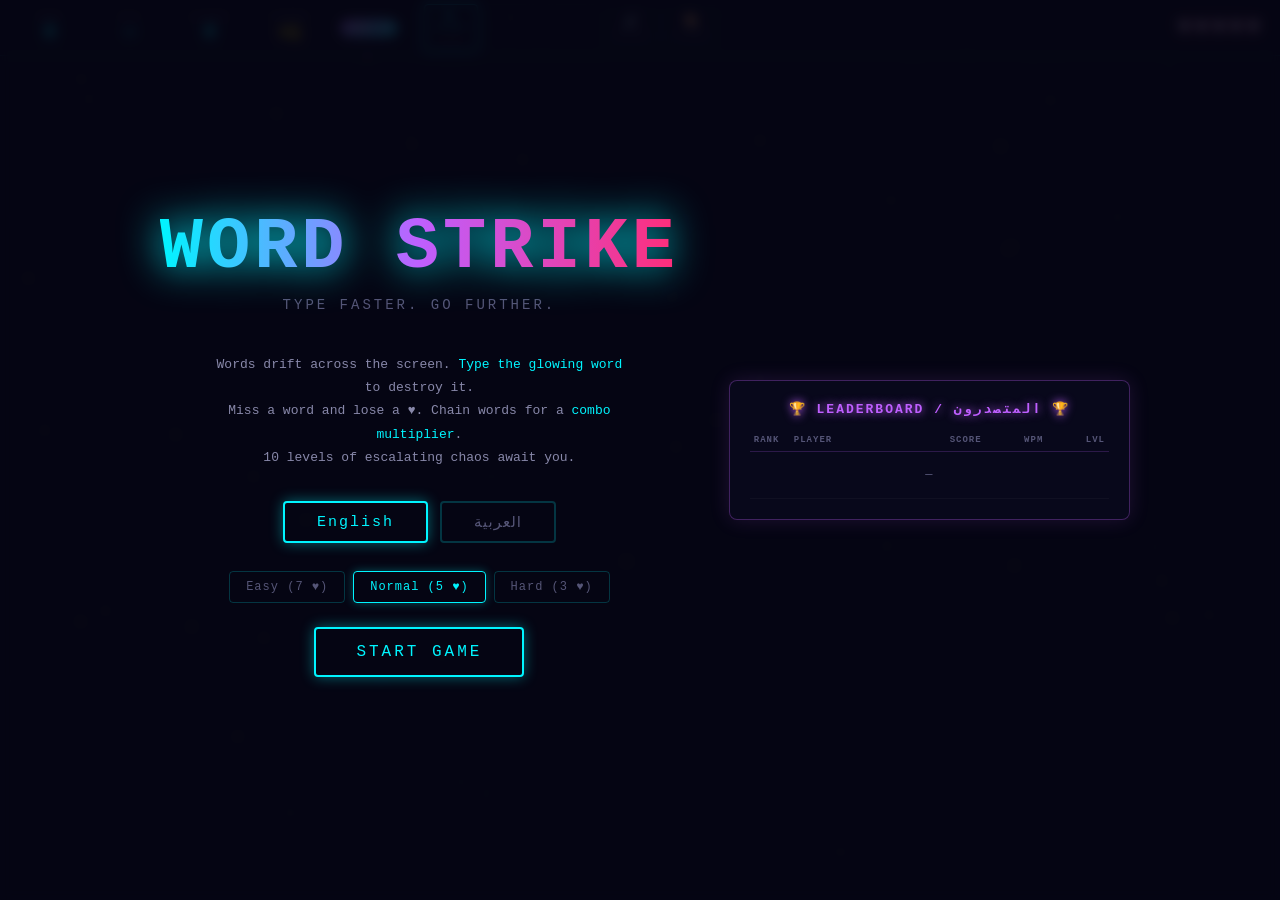
==== commit 6bb028e5: "feat: add themes, achievements, share card, and boss fights - Themes: 4 neon palettes via #btn-theme" ====
--- a/typing-game.html
+++ b/typing-game.html
@@ -827,6 +827,162 @@
     stroke-width: 1.5;
     fill: rgba(0,245,255,0.04);
   }
+
+  /* ═══════════════════════════════════════════════════
+      THEME SWITCHER
+  ═══════════════════════════════════════════════════ */
+  #theme-cycle {
+    transition: color 0.3s, border-color 0.3s, box-shadow 0.3s;
+  }
+
+  /* ═══════════════════════════════════════════════════
+      ACHIEVEMENT BANNER (toast during play)
+  ═══════════════════════════════════════════════════ */
+  #ach-banner {
+    position: fixed;
+    top: 64px;
+    left: 50%;
+    transform: translate(-50%, -24px);
+    background: rgba(8,8,32,0.96);
+    border: 2px solid var(--neon-yellow);
+    box-shadow: 0 0 30px rgba(255,230,0,0.45);
+    border-radius: 10px;
+    padding: 12px 22px;
+    z-index: 18;
+    display: flex;
+    align-items: center;
+    gap: 12px;
+    opacity: 0;
+    pointer-events: none;
+    transition: transform 0.35s cubic-bezier(0.34,1.56,0.64,1), opacity 0.35s;
+    max-width: 90vw;
+  }
+  #ach-banner.show {
+    transform: translate(-50%, 0);
+    opacity: 1;
+  }
+  #ach-banner .ach-icon { font-size: 26px; filter: drop-shadow(0 0 8px var(--neon-yellow)); }
+  #ach-banner .ach-text { display: flex; flex-direction: column; }
+  #ach-banner .ach-kicker {
+    font-size: 9px; letter-spacing: 2px; color: var(--neon-yellow);
+    text-transform: uppercase;
+  }
+  #ach-banner .ach-name {
+    font-size: 15px; font-weight: bold; color: var(--text);
+    text-shadow: 0 0 8px rgba(255,230,0,0.4);
+  }
+  @media (max-width: 520px) { #ach-banner { top: 52px; padding: 10px 16px; } }
+
+  /* Achievements list on game-over overlay */
+  #ach-list {
+    display: flex;
+    flex-wrap: wrap;
+    gap: 8px;
+    justify-content: center;
+    margin: 0 0 18px;
+    max-width: 460px;
+  }
+  #ach-list.hidden { display: none; }
+  .ach-chip {
+    display: flex; align-items: center; gap: 6px;
+    background: rgba(255,230,0,0.08);
+    border: 1px solid rgba(255,230,0,0.3);
+    color: var(--neon-yellow);
+    border-radius: 20px;
+    padding: 4px 12px;
+    font-size: 12px;
+    letter-spacing: 1px;
+    box-shadow: 0 0 10px rgba(255,230,0,0.15);
+  }
+  .ach-chip .ach-chip-icon { font-size: 14px; }
+
+  /* ═══════════════════════════════════════════════════
+      BOSS FIGHT
+  ═══════════════════════════════════════════════════ */
+  .word-tile.tile-boss {
+    border-color: var(--neon-pink);
+    box-shadow: 0 0 26px var(--neon-pink), inset 0 0 14px rgba(255,45,120,0.25);
+    color: #fff;
+    font-size: 30px;
+    padding: 14px 22px;
+    letter-spacing: 3px;
+  }
+  .word-tile.tile-boss.active {
+    border-color: var(--neon-yellow);
+    box-shadow: 0 0 34px var(--neon-yellow), inset 0 0 16px rgba(255,230,0,0.2);
+  }
+  #boss-bar {
+    position: fixed;
+    top: 60px;
+    left: 50%;
+    transform: translateX(-50%);
+    width: min(420px, 80vw);
+    z-index: 14;
+    display: none;
+    flex-direction: column;
+    align-items: center;
+    gap: 4px;
+    pointer-events: none;
+  }
+  #boss-bar.show { display: flex; }
+  #boss-bar .boss-name {
+    font-size: 12px; letter-spacing: 2px; text-transform: uppercase;
+    color: var(--neon-pink); text-shadow: 0 0 10px var(--neon-pink);
+  }
+  #boss-bar .boss-track {
+    width: 100%; height: 12px; border-radius: 8px;
+    background: rgba(255,45,120,0.15);
+    border: 1px solid var(--neon-pink);
+    overflow: hidden;
+    box-shadow: 0 0 16px rgba(255,45,120,0.4);
+  }
+  #boss-bar .boss-fill {
+    height: 100%; width: 100%;
+    background: linear-gradient(90deg, var(--neon-pink), var(--neon-yellow));
+    transition: width 0.25s cubic-bezier(0.34,1.56,0.64,1);
+  }
+  #boss-bar .boss-timer {
+    font-size: 11px; letter-spacing: 1px; color: var(--dim);
+  }
+
+  /* ═══════════════════════════════════════════════════
+      SHARE CARD ROW (game-over overlay)
+  ═══════════════════════════════════════════════════ */
+  #share-row {
+    display: flex;
+    gap: 12px;
+    justify-content: center;
+    margin: 4px 0 14px;
+  }
+  #share-row.hidden { display: none; }
+  .share-btn {
+    background: transparent;
+    border: 1px solid var(--neon-purple);
+    color: var(--neon-purple);
+    font-family: inherit;
+    font-size: 12px;
+    letter-spacing: 1px;
+    padding: 9px 18px;
+    border-radius: 4px;
+    cursor: pointer;
+    transition: all 0.2s;
+    text-transform: uppercase;
+    box-shadow: 0 0 10px rgba(191,95,255,0.25);
+  }
+  .share-btn:hover {
+    background: rgba(191,95,255,0.12);
+    box-shadow: 0 0 22px rgba(191,95,255,0.6);
+    transform: scale(1.04);
+  }
+  #share-preview {
+    margin: 0 auto 14px;
+    border-radius: 10px;
+    border: 1px solid rgba(0,245,255,0.25);
+    box-shadow: 0 0 20px rgba(0,245,255,0.2);
+    max-width: 240px;
+    display: none;
+  }
+  #share-preview.show { display: block; }
 </style>
 </head>
 <body>
@@ -878,6 +1034,10 @@
       <span class="menu-icon">🔊</span>
       <span class="menu-label">Sound</span>
     </button>
+    <button class="menu-btn" id="btn-theme" title="Change theme">
+      <span class="menu-icon">🎨</span>
+      <span class="menu-label">Cyber</span>
+    </button>
   </div>
 
   <div id="hearts" style="margin-left:auto">
@@ -905,6 +1065,22 @@
 <div id="level-splash">
   <h2 id="splash-title">Level Up!</h2>
   <p id="splash-sub">Level 2 — Speed increases</p>
+</div>
+
+<!-- Achievement toast -->
+<div id="ach-banner">
+  <span class="ach-icon">🏆</span>
+  <span class="ach-text">
+    <span class="ach-kicker">Achievement Unlocked</span>
+    <span class="ach-name" id="ach-name">—</span>
+  </span>
+</div>
+
+<!-- Boss fight bar -->
+<div id="boss-bar">
+  <span class="boss-name" id="boss-name">BOSS</span>
+  <div class="boss-track"><div class="boss-fill" id="boss-fill"></div></div>
+  <span class="boss-timer" id="boss-timer"></span>
 </div>
 
 <div id="overlay">
@@ -939,6 +1115,16 @@
 
       <button class="big-btn" id="start-btn">Start Game</button>
       <div id="high-score-line"></div>
+
+      <!-- Achievements unlocked (game-over only) -->
+      <div id="ach-list" class="hidden"></div>
+
+      <!-- Share card (game-over only) -->
+      <img id="share-preview" alt="result card">
+      <div id="share-row" class="hidden">
+        <button class="share-btn" id="btn-share">📷 Share</button>
+        <button class="share-btn" id="btn-save">⬇ Save</button>
+      </div>
     </div>
 
     <!-- Leaderboard Sidebar -->
@@ -1168,6 +1354,10 @@
   stars: [],
   audioCtx: null,
   freezeEndTime: 0,
+  boss: null,         // {id, hp, maxHp, deadline, _pauseLeft}
+  bossActive: false,
+  levelErrors: 0,     // wrong keys in current level (for flawless achievement)
+  levelWords: 0,      // words completed in current level
 };
 
 // ═══════════════════════════════════════════════════
@@ -1206,6 +1396,20 @@
 const recordForm = document.getElementById('record-form');
 const playerNameInput = document.getElementById('player-name-input');
 const submitRecordBtn = document.getElementById('submit-record-btn');
+
+// New UI element refs (themes / achievements / boss / share)
+const btnTheme = document.getElementById('btn-theme');
+const achBanner = document.getElementById('ach-banner');
+const achNameEl = document.getElementById('ach-name');
+const achListEl = document.getElementById('ach-list');
+const bossBar = document.getElementById('boss-bar');
+const bossNameEl = document.getElementById('boss-name');
+const bossFillEl = document.getElementById('boss-fill');
+const bossTimerEl = document.getElementById('boss-timer');
+const shareRow = document.getElementById('share-row');
+const sharePreview = document.getElementById('share-preview');
+const btnShare = document.getElementById('btn-share');
+const btnSave = document.getElementById('btn-save');
 
 // ═══════════════════════════════════════════════════
 //  CANVAS RESIZE
@@ -1597,11 +1801,21 @@
 
   for (const id in state.tiles) {
     const t = state.tiles[id];
-    t.x -= t.speed * mult * (dt / 16.67);
-    t.el.style.left = t.x + 'px';
-    if (t.x + (t.el.offsetWidth || 160) < 0) {
-      escapeTile(+id);
-      continue;
+    if (t.speed > 0) {
+      t.x -= t.speed * mult * (dt / 16.67);
+      t.el.style.left = t.x + 'px';
+      if (t.x + (t.el.offsetWidth || 160) < 0) {
+        escapeTile(+id);
+        continue;
+      }
+    }
+  }
+  // boss countdown
+  if (state.bossActive && state.boss) {
+    updateBossBar();
+    if (Date.now() > state.boss.deadline) {
+      endBoss(false);
+      loseHp();
     }
   }
   state.moveRaf = requestAnimationFrame(moveLoop);
@@ -1674,6 +1888,7 @@
   } else {
     flashError(t);
     playError();
+    state.levelErrors++;
   }
   updateHUD();
   updateKeyboardHighlight();
@@ -1739,6 +1954,27 @@
 }
 
 function wordComplete(id, t) {
+  // BOSS: each fully-typed word chips the boss HP instead of destroying the tile
+  if (t.type === 'boss') {
+    state.boss.hp--;
+    updateBossBar();
+    playWordDone();
+    state.comboCount++;
+    if (state.comboCount >= 8) state.combo = 8;
+    else if (state.comboCount >= 4) state.combo = 4;
+    else if (state.comboCount >= 2) state.combo = 2;
+    updateComboDisplay(true);
+    if (state.boss.hp > 0) {
+      const nw = pickWord();
+      t.word = nw;
+      t.typed = 0;
+      t.el.innerHTML = nw.split('').map(c => `<span class="char">${c}</span>`).join('');
+      updateKeyboardHighlight();
+      return;
+    }
+    endBoss(true);
+    return;
+  }
   const points = t.word.length * 10 * state.combo;
   state.score += points;
   state.wordsCompleted++;
@@ -1751,6 +1987,13 @@
 
   updateComboDisplay(true);
   playWordDone();
+
+  // achievements
+  state.levelWords++;
+  totalWordsEver++;
+  unlockAch('first_blood');
+  if (state.combo === 8) unlockAch('combo8');
+  if (totalWordsEver >= 100) unlockAch('century');
 
   // apply power-up effect
   if (t.type === 'freeze') {
@@ -1845,7 +2088,11 @@
 function checkLevelUp() {
   if (state.level >= 10) return;
   if (state.score >= LEVEL_SCORE[state.level + 1]) {
+    // flawless-level achievement for the level just cleared
+    if (state.levelWords > 0 && state.levelErrors === 0) unlockAch('flawless');
     state.level++;
+    state.levelWords = 0;
+    state.levelErrors = 0;
     playLevelUp();
     levelBadge.textContent = state.level === 10 ? '∞ MODE' : `LVL ${state.level}`;
     splashTitle.textContent = state.level === 10 ? 'INFINITE MODE!' : `Level ${state.level}!`;
@@ -1854,7 +2101,9 @@
       : `Speed ×${(LEVEL_CFG[state.level].speedPx / LEVEL_CFG[1].speedPx).toFixed(1)} — Words getting longer`;
     levelSplash.classList.add('show');
     setTimeout(() => levelSplash.classList.remove('show'), 1800);
-    restartSpawnTimer();
+    if (state.level >= 10) unlockAch('level10');
+    if (isBossLevel()) { startBoss(); }
+    else { restartSpawnTimer(); }
   }
 }
 
@@ -1885,12 +2134,21 @@
   state.wpmWindow = [];
   state.particles = [];
   state.freezeEndTime = 0;
+  state.boss = null;
+  state.bossActive = false;
+  state.levelErrors = 0;
+  state.levelWords = 0;
   state.running = true;
 
   gameArea.classList.remove('frost-active');
   recordForm.classList.add('hidden');
   startBtn.classList.remove('hidden');
   overlay.classList.add('hidden');
+  bossBar.classList.remove('show');
+  achBanner.classList.remove('show');
+  shareRow.classList.add('hidden');
+  sharePreview.classList.remove('show');
+  achListEl.classList.add('hidden');
   renderHearts();
   updateHUD();
   updateComboDisplay();
@@ -1916,11 +2174,19 @@
   for (const id in state.tiles) { state.tiles[id].el.remove(); }
   state.tiles = {};
   state.activeId = null;
+  state.boss = null;
+  state.bossActive = false;
+  bossBar.classList.remove('show');
 
   const wpm = calcWPM();
   const acc = state.totalKeys > 0
     ? Math.round(state.correctKeys / state.totalKeys * 100) : 0;
   lastGameWpm = wpm;
+
+  // end-of-game achievements
+  if (wpm >= 70) unlockAch('speedster');
+  if (acc === 100 && state.wordsCompleted > 0) unlockAch('perfect');
+  saveAchievements();
 
   hideKeyboard();
   blurMobileInput();
@@ -1956,6 +2222,8 @@
     recordForm.classList.add('hidden');
     startBtn.classList.remove('hidden');
   }
+  renderAchList();
+  showShareCard();
   syncMenuButtons();
 }
 
@@ -1991,6 +2259,9 @@
   pauseOverlay.classList.remove('hidden');
   hideKeyboard();
   blurMobileInput();
+  if (state.bossActive && state.boss) {
+    state.boss._pauseLeft = state.boss.deadline - Date.now();
+  }
   syncMenuButtons();
 }
 
@@ -1998,6 +2269,10 @@
   if (!state.paused) return;
   state.paused = false;
   pauseOverlay.classList.add('hidden');
+  if (state.bossActive && state.boss && state.boss._pauseLeft != null) {
+    state.boss.deadline = Date.now() + state.boss._pauseLeft;
+    state.boss._pauseLeft = null;
+  }
   lastMove = performance.now();
   state.moveRaf = requestAnimationFrame(moveLoop);
   restartSpawnTimer();
@@ -2016,9 +2291,16 @@
   state.tiles = {};
   state.activeId = null;
   state.particles = [];
+  state.boss = null;
+  state.bossActive = false;
 
   hideKeyboard();
   blurMobileInput();
+  bossBar.classList.remove('show');
+  achBanner.classList.remove('show');
+  shareRow.classList.add('hidden');
+  sharePreview.classList.remove('show');
+  achListEl.classList.add('hidden');
 
   // restore start screen
   overlayMode = 'start';
@@ -2115,6 +2397,256 @@
 }
 
 // ═══════════════════════════════════════════════════
+//  THEMES
+// ═══════════════════════════════════════════════════
+const THEMES = [
+  { name: 'Cyber',  vars: { '--neon-cyan':'#00f5ff','--neon-green':'#39ff14','--neon-pink':'#ff2d78','--neon-yellow':'#ffe600','--neon-purple':'#bf5fff','--bg':'#060610','--tile-bg':'rgba(10,10,40,0.92)','--text':'#e8e8ff','--dim':'#555577' } },
+  { name: 'Synth',  vars: { '--neon-cyan':'#2de2e6','--neon-green':'#39ff14','--neon-pink':'#ff2e97','--neon-yellow':'#ff9e2c','--neon-purple':'#b14aed','--bg':'#160a26','--tile-bg':'rgba(40,16,60,0.92)','--text':'#ffe8ff','--dim':'#7a5a8a' } },
+  { name: 'Matrix', vars: { '--neon-cyan':'#39ff14','--neon-green':'#00ff66','--neon-pink':'#ff3b3b','--neon-yellow':'#aaff00','--neon-purple':'#7CFC00','--bg':'#020a02','--tile-bg':'rgba(6,26,6,0.92)','--text':'#d8ffd8','--dim':'#3a6a3a' } },
+  { name: 'Vapor',  vars: { '--neon-cyan':'#01cdfe','--neon-green':'#05ffa1','--neon-pink':'#ff71ce','--neon-yellow':'#fffb96','--neon-purple':'#b967ff','--bg':'#241046','--tile-bg':'rgba(60,30,100,0.9)','--text':'#fde8ff','--dim':'#9a7ac0' } },
+];
+const THEME_KEY = 'ws_theme';
+function applyTheme(idx) {
+  idx = ((idx % THEMES.length) + THEMES.length) % THEMES.length;
+  const t = THEMES[idx];
+  const root = document.documentElement;
+  for (const k in t.vars) root.style.setProperty(k, t.vars[k]);
+  if (btnTheme) btnTheme.querySelector('.menu-label').textContent = t.name;
+  try { localStorage.setItem(THEME_KEY, String(idx)); } catch (e) {}
+}
+function cycleTheme() {
+  let cur = 0;
+  try { cur = parseInt(localStorage.getItem(THEME_KEY) || '0', 10) || 0; } catch (e) {}
+  applyTheme(cur + 1);
+}
+
+// ═══════════════════════════════════════════════════
+//  ACHIEVEMENTS
+// ═══════════════════════════════════════════════════
+const ACHIEVEMENTS = [
+  { id:'first_blood', icon:'🩸', en:'First Strike',   ar:'أول ضربة' },
+  { id:'century',     icon:'💯', en:'Centurion',       ar:'المئوي' },
+  { id:'combo8',      icon:'🔥', en:'Combo Master',    ar:'أستاذ الكومبو' },
+  { id:'level10',     icon:'🌌', en:'Infinite Reach',  ar:'الوصول اللانهائي' },
+  { id:'flawless',    icon:'✨', en:'Flawless Level',  ar:'مستوى بلا خطأ' },
+  { id:'perfect',     icon:'🎯', en:'Perfect Game',    ar:'لعبة مثالية' },
+  { id:'speedster',   icon:'⚡', en:'Speedster',       ar:'سريع' },
+  { id:'boss_slayer', icon:'👾', en:'Boss Slayer',    ar:'قاتل الزعماء' },
+];
+const ACH_KEY = 'ws_ach';
+const WORDS_TOTAL_KEY = 'ws_words_total';
+let unlockedAch = {};
+let totalWordsEver = 0;
+function loadAchievements() {
+  try { unlockedAch = JSON.parse(localStorage.getItem(ACH_KEY)) || {}; }
+  catch (e) { unlockedAch = {}; }
+  if (typeof unlockedAch !== 'object' || Array.isArray(unlockedAch)) unlockedAch = {};
+  try { totalWordsEver = parseInt(localStorage.getItem(WORDS_TOTAL_KEY) || '0', 10) || 0; }
+  catch (e) { totalWordsEver = 0; }
+}
+function saveAchievements() {
+  try {
+    localStorage.setItem(ACH_KEY, JSON.stringify(unlockedAch));
+    localStorage.setItem(WORDS_TOTAL_KEY, String(totalWordsEver));
+  } catch (e) {}
+}
+let achBannerTimer = null;
+function unlockAch(id) {
+  if (unlockedAch[id]) return;
+  const def = ACHIEVEMENTS.find(a => a.id === id);
+  if (!def) return;
+  unlockedAch[id] = true;
+  saveAchievements();
+  const name = state.language === 'ar' ? def.ar : def.en;
+  achNameEl.textContent = name;
+  achBanner.querySelector('.ach-icon').textContent = def.icon;
+  achBanner.classList.add('show');
+  if (achBannerTimer) clearTimeout(achBannerTimer);
+  achBannerTimer = setTimeout(() => achBanner.classList.remove('show'), 3200);
+  playTone(880, 'sine', 0.12, 0.16);
+}
+function renderAchList() {
+  const ids = ACHIEVEMENTS.filter(a => unlockedAch[a.id]).map(a => a.id);
+  if (!ids.length) { achListEl.classList.add('hidden'); achListEl.innerHTML = ''; return; }
+  achListEl.classList.remove('hidden');
+  achListEl.innerHTML = ids.map(id => {
+    const def = ACHIEVEMENTS.find(a => a.id === id);
+    const name = state.language === 'ar' ? def.ar : def.en;
+    return `<span class="ach-chip"><span class="ach-chip-icon">${def.icon}</span>${name}</span>`;
+  }).join('');
+}
+
+// ═══════════════════════════════════════════════════
+//  BOSS FIGHTS
+// ═══════════════════════════════════════════════════
+function isBossLevel() {
+  return state.level >= 5 && state.level % 5 === 0;
+}
+const BOSS_NAMES = {
+  en: ['GLITCH','OVERLORD','MAW','SPECTRE','NEXUS'],
+  ar: ['تشوّه','السيّد','الفك','شبح','النواة'],
+};
+function startBoss() {
+  if (state.bossActive) return;
+  const maxHp = state.level >= 10 ? 6 : 4;
+  state.bossActive = true;
+  clearInterval(state.spawnTimer); // pause normal spawns during boss
+  // clear any on-screen normal tiles
+  for (const id in state.tiles) {
+    if (state.tiles[id].el) state.tiles[id].el.remove();
+  }
+  state.tiles = {};
+  state.activeId = null;
+
+  const id = state.nextId++;
+  const word = pickWord();
+  const el = document.createElement('div');
+  el.className = 'word-tile tile-boss' + (state.language === 'ar' ? ' arabic' : '');
+  el.id = `tile-${id}`;
+  el.innerHTML = word.split('').map(c => `<span class="char">${c}</span>`).join('');
+
+  const hudH = document.getElementById('hud').offsetHeight;
+  const vph = window.visualViewport ? window.visualViewport.height : window.innerHeight;
+  const y = Math.max((vph - hudH) / 2 - 30, 12);
+  el.style.left = Math.max(window.innerWidth / 2 - 140, 10) + 'px';
+  el.style.top = y + 'px';
+  gameArea.appendChild(el);
+
+  state.tiles[id] = { word, type: 'boss', typed: 0, x: 0, y, el, speed: 0 };
+  selectTile(id);
+
+  state.boss = { id, hp: maxHp, maxHp, deadline: Date.now() + 45000, _pauseLeft: null };
+  const names = BOSS_NAMES[state.language] || BOSS_NAMES.en;
+  bossNameEl.textContent = names[Math.min(names.length - 1, Math.floor(state.level / 5) - 1)] || (state.language === 'ar' ? 'زعيم' : 'BOSS');
+  bossBar.classList.add('show');
+  updateBossBar();
+
+  splashTitle.textContent = state.language === 'ar' ? '⚠ زعيم!' : '⚠ BOSS!';
+  splashSub.textContent = state.language === 'ar' ? 'اكتب الكلمة مراراً لإسقاطه' : 'Type the word repeatedly to bring it down';
+  levelSplash.classList.add('show');
+  setTimeout(() => levelSplash.classList.remove('show'), 1800);
+  playLevelUp();
+}
+function updateBossBar() {
+  if (!state.boss) return;
+  bossFillEl.style.width = (state.boss.hp / state.boss.maxHp) * 100 + '%';
+  bossTimerEl.textContent = Math.max(0, Math.ceil((state.boss.deadline - Date.now()) / 1000)) + 's';
+}
+function endBoss(defeated) {
+  if (!state.bossActive) return;
+  state.bossActive = false;
+  bossBar.classList.remove('show');
+  if (defeated && state.boss) {
+    const t = state.tiles[state.boss.id];
+    if (t) {
+      const rect = t.el.getBoundingClientRect();
+      for (let k = 0; k < 6; k++) {
+        spawnParticles(
+          rect.left + rect.width / 2 + (Math.random() * 90 - 45),
+          rect.top + rect.height / 2 + (Math.random() * 50 - 25)
+        );
+      }
+      t.el.remove();
+      delete state.tiles[state.boss.id];
+    }
+    state.score += 500 * state.boss.maxHp;
+    unlockAch('boss_slayer');
+    playBombSnd();
+  }
+  state.boss = null;
+  state.activeId = null;
+  updateHUD();
+  restartSpawnTimer();
+}
+
+// ═══════════════════════════════════════════════════
+//  SHARE CARD
+// ═══════════════════════════════════════════════════
+let lastShareDataUrl = '';
+function buildShareCard() {
+  const c = document.createElement('canvas');
+  c.width = 600; c.height = 800;
+  const ctx = c.getContext('2d');
+  const cs = getComputedStyle(document.documentElement);
+  const cyan = cs.getPropertyValue('--neon-cyan').trim() || '#00f5ff';
+  const pink = cs.getPropertyValue('--neon-pink').trim() || '#ff2d78';
+  const purple = cs.getPropertyValue('--neon-purple').trim() || '#bf5fff';
+  const yellow = cs.getPropertyValue('--neon-yellow').trim() || '#ffe600';
+  const bg = cs.getPropertyValue('--bg').trim() || '#060610';
+  const text = cs.getPropertyValue('--text').trim() || '#e8e8ff';
+
+  ctx.fillStyle = bg; ctx.fillRect(0, 0, c.width, c.height);
+  ctx.strokeStyle = 'rgba(255,255,255,0.04)';
+  ctx.lineWidth = 1;
+  for (let i = 0; i <= c.width; i += 30) { ctx.beginPath(); ctx.moveTo(i, 0); ctx.lineTo(i, c.height); ctx.stroke(); }
+  for (let i = 0; i <= c.height; i += 30) { ctx.beginPath(); ctx.moveTo(0, i); ctx.lineTo(c.width, i); ctx.stroke(); }
+
+  const isAr = state.language === 'ar';
+  ctx.textAlign = 'center';
+  if (isAr) ctx.direction = 'rtl';
+
+  const title = isAr ? 'اضرب الكلمة' : 'WORD STRIKE';
+  const grad = ctx.createLinearGradient(40, 0, c.width - 40, 0);
+  grad.addColorStop(0, cyan); grad.addColorStop(0.5, purple); grad.addColorStop(1, pink);
+  ctx.fillStyle = grad;
+  ctx.font = 'bold 56px "Courier New", monospace';
+  ctx.fillText(title, c.width / 2, 110);
+  ctx.fillStyle = text;
+  ctx.font = '20px "Courier New", monospace';
+  ctx.fillText(isAr ? 'نتيجتك' : 'YOUR RUN', c.width / 2, 158);
+
+  const wpm = calcWPM();
+  const acc = state.totalKeys > 0 ? Math.round(state.correctKeys / state.totalKeys * 100) : 0;
+  const stats = [
+    [isAr ? 'النتيجة' : 'SCORE', state.score.toLocaleString()],
+    [isAr ? 'ك/د' : 'WPM', String(wpm)],
+    [isAr ? 'الدقة' : 'ACC', acc + '%'],
+    [isAr ? 'الكلمات' : 'WORDS', String(state.wordsCompleted)],
+    [isAr ? 'المستوى' : 'LEVEL', state.level >= 10 ? '∞' : String(state.level)],
+  ];
+  let y = 250;
+  stats.forEach(([label, val]) => {
+    ctx.fillStyle = '#8888aa';
+    ctx.font = '18px "Courier New", monospace';
+    ctx.fillText(label, c.width / 2, y);
+    ctx.fillStyle = cyan;
+    ctx.font = 'bold 40px "Courier New", monospace';
+    ctx.fillText(val, c.width / 2, y + 44);
+    y += 100;
+  });
+
+  ctx.fillStyle = yellow;
+  ctx.font = '16px "Courier New", monospace';
+  ctx.fillText('word-strike.app', c.width / 2, c.height - 36);
+  return c.toDataURL('image/png');
+}
+function showShareCard() {
+  lastShareDataUrl = buildShareCard();
+  sharePreview.src = lastShareDataUrl;
+  sharePreview.classList.add('show');
+  shareRow.classList.remove('hidden');
+}
+function downloadShareCard() {
+  if (!lastShareDataUrl) lastShareDataUrl = buildShareCard();
+  const a = document.createElement('a');
+  a.href = lastShareDataUrl;
+  a.download = 'word-strike-result.png';
+  document.body.appendChild(a); a.click(); a.remove();
+}
+async function shareShareCard() {
+  if (!lastShareDataUrl) lastShareDataUrl = buildShareCard();
+  try {
+    const blob = await (await fetch(lastShareDataUrl)).blob();
+    const file = new File([blob], 'word-strike-result.png', { type: 'image/png' });
+    if (navigator.canShare && navigator.canShare({ files: [file] })) {
+      await navigator.share({ files: [file], title: 'Word Strike', text: 'My Word Strike run!' });
+      return;
+    }
+  } catch (e) { /* fall through to download */ }
+  downloadShareCard();
+}
+
+// ═══════════════════════════════════════════════════
 //  INIT
 // ═══════════════════════════════════════════════════
 btnStart.addEventListener('click', () => {
@@ -2156,6 +2688,17 @@
 loadLocalLeaderboard();
 loadGlobalLeaderboard();
 renderLeaderboard();
+
+// ── NEW FEATURE INIT (themes / achievements / share) ──
+loadAchievements();
+(function initTheme() {
+  let idx = 0;
+  try { idx = parseInt(localStorage.getItem(THEME_KEY) || '0', 10) || 0; } catch (e) {}
+  applyTheme(idx);
+})();
+btnTheme.addEventListener('click', cycleTheme);
+btnShare.addEventListener('click', shareShareCard);
+btnSave.addEventListener('click', downloadShareCard);
 
 document.addEventListener('keydown', e => {
   if (e.ctrlKey || e.metaKey || e.altKey) return;
